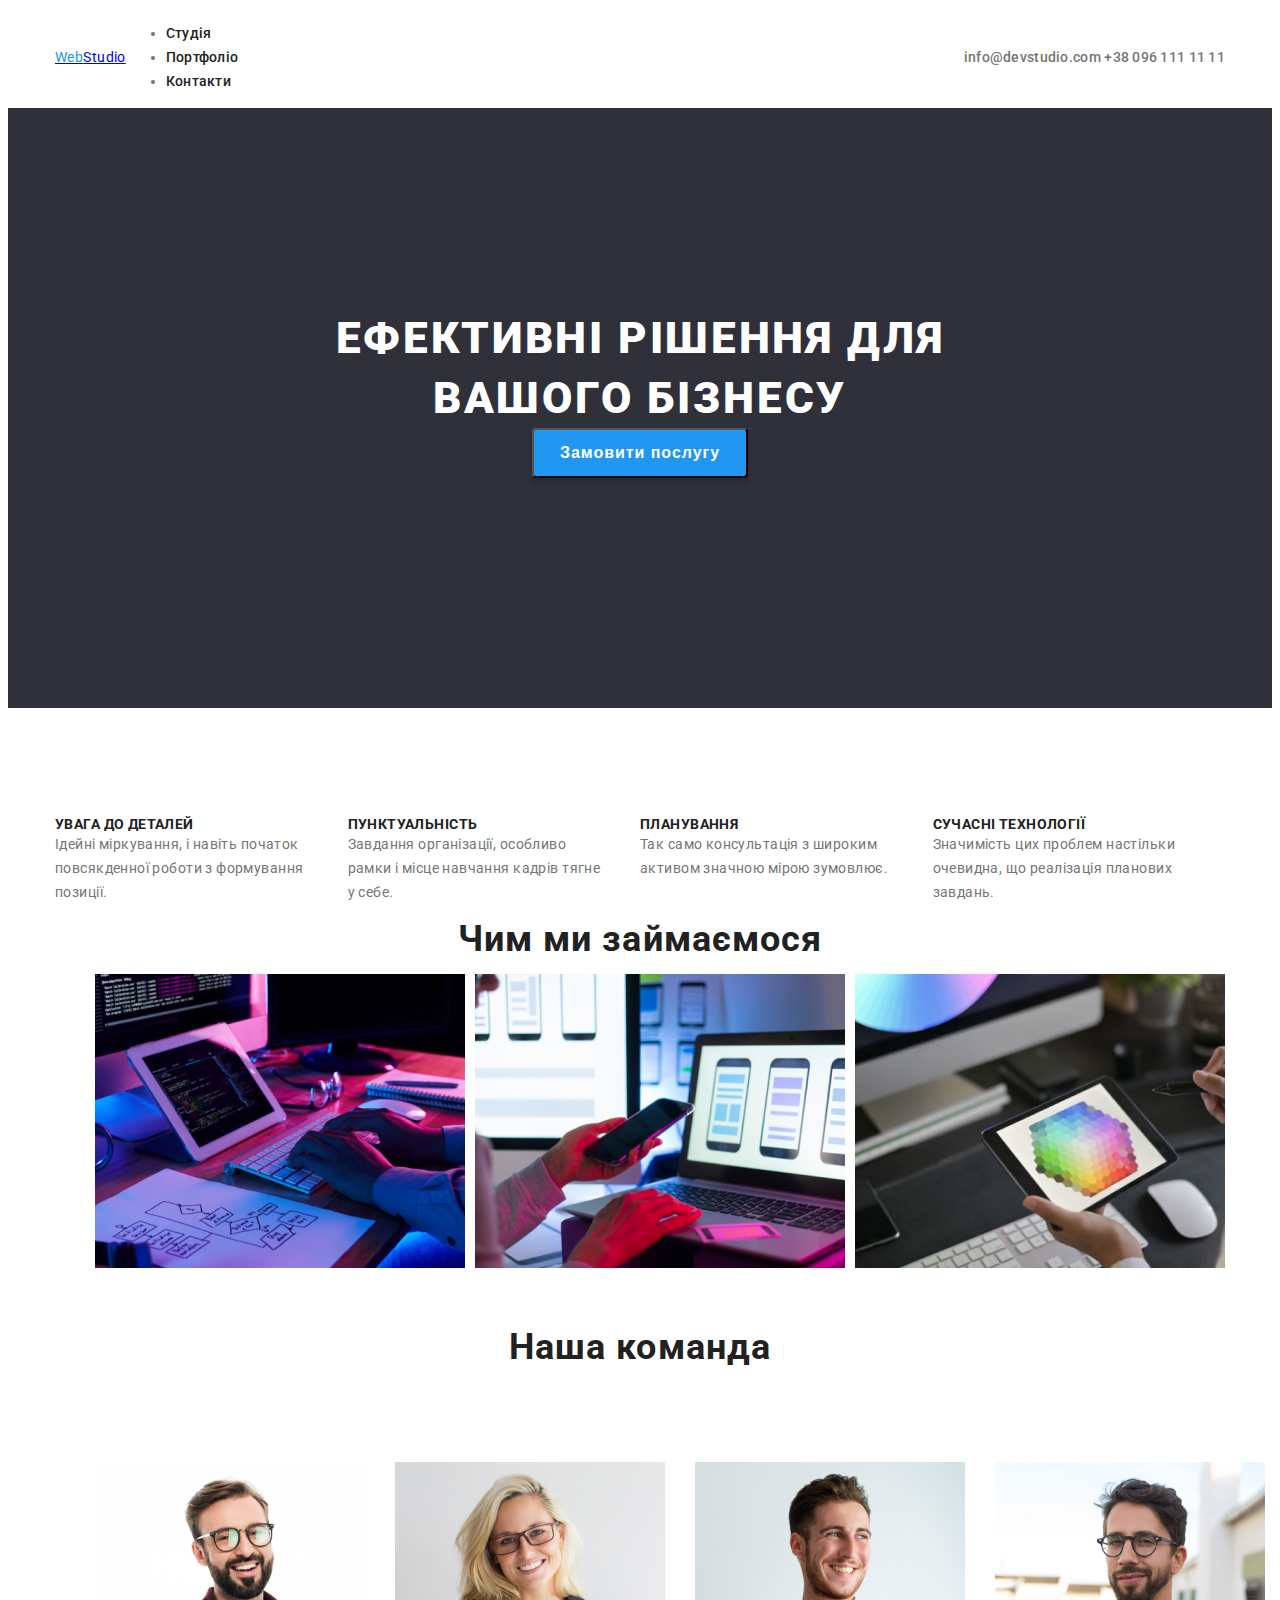
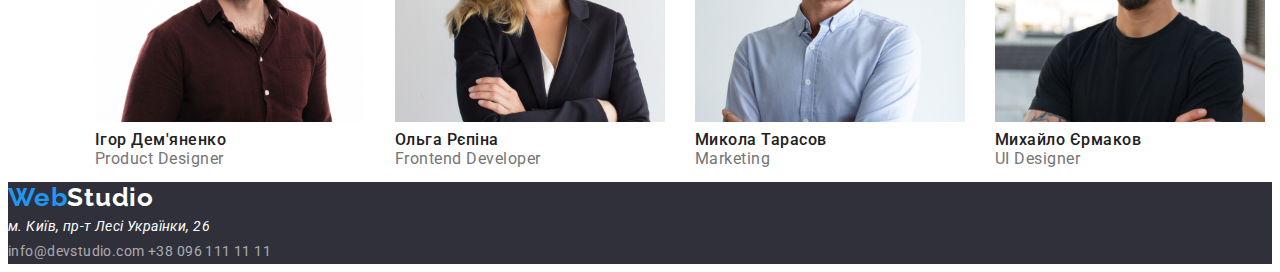
==== index.html @ a40956bd "add" ====
<!DOCTYPE html>
<html lang="en">
  <head>
    <meta charset="UTF-8" />
    <meta http-equiv="X-UA-Compatible" content="IE=edge" />
    <meta name="viewport" content="width=device-width, initial-scale=1.0" />
    <title>Web Studio</title>
    <link
      href="https://fonts.googleapis.com/css2?family=Roboto:ital,wght@0,400;0,500;0,700;0,900;1,400;1,500;1,700&display=swap"
      rel="stylesheet"
    />
    <link rel="preconnect" href="https://fonts.googleapis.com" />
    <link rel="preconnect" href="https://fonts.gstatic.com" crossorigin />
    <link href="https://fonts.googleapis.com/css2?family=Raleway:wght@700&display=swap" rel="stylesheet" />

    <link rel="stylesheet" href="./css/style.css" />
  </head>
  <body>
    <!-- Header -->
    <div class="container">
      <header class="header">
        <nav class="nav">
          <a class="logo-link" href="/index.html"><span class="web">Web</span>Studio</a>
  
          <ul class="nav-list">
            <li class="nav-item">
              <a class="nav-link link current" href="">Студія</a>
            </li>
  
            <li class="nav-item">
              <a class="nav-link link" href="">Портфоліо</a>
            </li>
  
            <li class="nav-item">
              <a class="nav-link link" href="">Контакти</a>
            </li>
          </ul>
        </nav>
        <div class="address">
          <a class="header-mail link" href="mailto:info@devstudio.com">info@devstudio.com</a>
        <a class="header-tel link" href="tel:+380961111111">+38 096 111 11 11</a>
        </div>
      </header>
    </div>
  

    <!-- Секція main -->
    <main>
      <!-- heroe -->
      <section class="hero">
        <h1 class="hero-title">Ефективні рішення для <br> вашого бізнесу</h1>
        <button class="hero-button" type="button">Замовити послугу</button>
      </section>

      <!-- Переваги -->
      <div class="container">
        <section class="advantages">
          <h2 class="visually-hidden">Переваги</h2>
  
          <ul class="advantages-list list">
            <li class="advantages-item">
              <h3 class="advantages-subtitle">УВАГА ДО ДЕТАЛЕЙ</h3>
              <p class="advantages-text">Ідейні міркування, і навіть початок повсякденної роботи з формування позиції.</p>
            </li>
  
            <li class="advantages-item">
              <h3 class="advantages-subtitle">ПУНКТУАЛЬНІСТЬ</h3>
              <p class="advantages-text">Завдання організації, особливо рамки і місце навчання кадрів тягне у себе.</p>
            </li>
  
            <li class="advantages-item">
              <h3 class="advantages-subtitle">ПЛАНУВАННЯ</h3>
              <p class="advantages-text">Так само консультація з широким активом значною мірою зумовлює.</p>
            </li>
  
            <li class="advantages-item">
              <h3 class="advantages-subtitle">СУЧАСНІ ТЕХНОЛОГІЇ</h3>
              <p class="advantages-text">Значимість цих проблем настільки очевидна, що реалізація планових завдань.</p>
            </li>
          </ul>
        </section>
      </div>

      <!-- Чим ми займаємося -->

      <div class="container">
        <section class="whatdowedo">
          <h2 class="section-title">Чим ми займаємося</h2>
  
          <ul class="whatdowedo-list list">
            <li class="whatdowedo-item">
              <img src="./images/box1.jpg" width="370" alt="box1" />
            </li>
  
            <li class="whatdowedo-item">
              <img src="./images/box2.jpg" width="370" alt="box2" />
            </li>
            <li class="whatdowedo-item">
              <img src="./images/box3.jpg" width="370" alt="box3" />
            </li>
          </ul>
        </section>
      </div>

      <!-- Наша команда -->

      <div class="container">
        <section class="ourteam">
          <h2 class="section-title">Наша команда</h2>
  
          <ul class="ourteam-list list">
            <li class="ourteam-item">
              <img src="./images/іgor.jpg" width="270" alt="igor" />
              <h3 class="ourteam-title">Ігор Дем'яненко</h3>
              <p class="ourteam-text">Product Designer</p>
            </li>
  
            <li class="ourteam-item">
              <img src="./images/olga.jpg" width="270" alt="olga" />
              <h3 class="ourteam-title">Ольга Рєпіна</h3>
              <p class="ourteam-text">Frontend Developer</p>
            </li>
  
            <li class="ourteam-item">
              <img src="./images/mukola1.jpg" width="270" alt="mukola1" />
              <h3 class="ourteam-title">Микола Тарасов</h3>
              <p class="ourteam-text">Marketing</p>
            </li>
  
            <li class="ourteam-item">
              <img src="./images/muhailo2.jpg" width="270" alt="muhailo2" />
              <h3 class="ourteam-title">Михайло Єрмаков</h3>
              <p class="ourteam-text">UI Designer</p>
            </li>
          </ul>
        </section>
      </div>
    </main>

    <!-- footer -->
    <footer class="footer">
      <a class="footer-logo link" href="/index.html"><span class="footer-web">Web</span>Studio</a>
      <address>
        <a class="footer-address link" href="">м. Київ, пр-т Лесі Українки, 26</a>
      </address>
      <a class="footer-add link" href="mailto:info@devstudio.com">info@devstudio.com</a>
      <a class="footer-add link" href="tel:380961111111">+38 096 111 11 11</a>
    </footer>
  </body>
</html>
---- css/style.css ----
html {
  box-sizing: border-box;
}

*,
*::after,
*::before {
  box-sizing: inherit;
}

h1,h2,h3,h4,h5,h6,p{
margin: 0;
}

.img {
  display: block;
  max-width: 100%;
}

.visually-hidden {
  position: absolute !important;
  clip: rect(1px 1px 1px 1px);
  clip: rect(1px, 1px, 1px, 1px);
  padding: 0 !important;
  border: 0 !important;
  height: 1px !important;
  width: 1px !important;
  overflow: hidden;
}

body {
  font-family: 'Roboto', sans-serif;
  font-size: 14px;
  line-height: 1.71;
  letter-spacing: 0.03em;
  color: #757575;
}

.container {
  width: 1200px;
  padding: 0 15px;
  margin: 0 auto;
}

.header {
  display: flex;
  align-items: center;
}

.nav {
  display: flex;
  align-items: center;
}

.list {
  list-style: none;
}

.link {
  text-decoration: none;
}

.logo {
  font-family: 'Raleway';
  margin-right: 93px;
  font-style: normal;
  font-weight: 700;
  font-size: 26px;
  line-height: 31px;
  letter-spacing: 0.03em;
  color: black;
}

.web {
  color: #2196f3;
}

.nav-link {
  font-weight: 500;
  font-size: 14px;
  line-height: 16px;
  letter-spacing: 0.02em;
  color: #212121;
  margin-right: 50px;
}

.address {
  margin-left: auto;
}

.header-mail,
.header-tel {
  font-weight: 500;
  font-size: 14px;
  line-height: 16px;
  letter-spacing: 0.02em;
  color: #757575;
}

.hero {
  background-color: #2f303a;
  height: 600px;
}

.hero-title {
  font-weight: 900;
  font-size: 44px;
  line-height: 60px;
  text-align: center;
  letter-spacing: 0.06em;
  text-transform: uppercase;
  color: #ffffff;
  padding-top: 200px;
}

.hero-button {
  display: block;
  margin: 0 auto;
  font-weight: 700;
  font-size: 16px;
  line-height: 30px;
  text-align: center;
  letter-spacing: 0.06em;
  color: #ffffff;
  background: #2196f3;
  box-shadow: 0px 4px 4px rgba(0, 0, 0, 0.15);
  border-radius: 4px;
  width: 216px;
  height: 50px;
  background: #2196f3;
}

.advantages-list {
  display: flex;
  padding: 0;
  justify-content: space-around;
}

.advantages-item {
  width: 270px;
  margin-right: 30px;
  padding-top: 94px;
}

.advantages-subtitle {
  font-weight: 700;
  font-size: 14px;
  line-height: 16px;
  letter-spacing: 0.03em;
  text-transform: uppercase;
  color: #212121;
}

.advantages-text {
  font-weight: 400;
  font-size: 14px;
  line-height: 24px;
  letter-spacing: 0.03em;
  color: #757575;
}

.section-title {
  font-weight: 700;
  font-size: 36px;
  line-height: 42px;
  text-align: center;
  letter-spacing: 0.03em;
  color: #212121;
}

.whatdowedo-list {
  display: flex;
  justify-content: space-between;
  margin-bottom: 50px;
}

.ourteam-title {
  font-weight: 500;
  font-size: 16px;
  line-height: 19px;
  letter-spacing: 0.03em;
  color: #212121;
}

.ourteam-text {
  font-weight: 400;
  font-size: 16px;
  line-height: 19px;
  letter-spacing: 0.03em;
  color: #757575;
}

.ourteam-list {
  margin-top: 94px;
  display: flex;
}

.ourteam-item:not(:last-child) {
  margin-right: 30px;
}

.footer {
  background-color: #2f303a;
}

.footer-logo {
  font-family: 'Raleway';
  font-style: normal;
  font-weight: 700;
  font-size: 26px;
  line-height: 31px;
  letter-spacing: 0.03em;
  color: #ffffff;
}

.footer-web {
  color: #2196f3;
}

.footer-address {
  font-size: 14px;
  line-height: 24px;
  letter-spacing: 0.03em;
  color: #ffffff;
}

.footer-add {
  font-size: 14px;
  line-height: 24px;
  letter-spacing: 0.03em;
  color: rgba(255, 255, 255, 0.6);
}
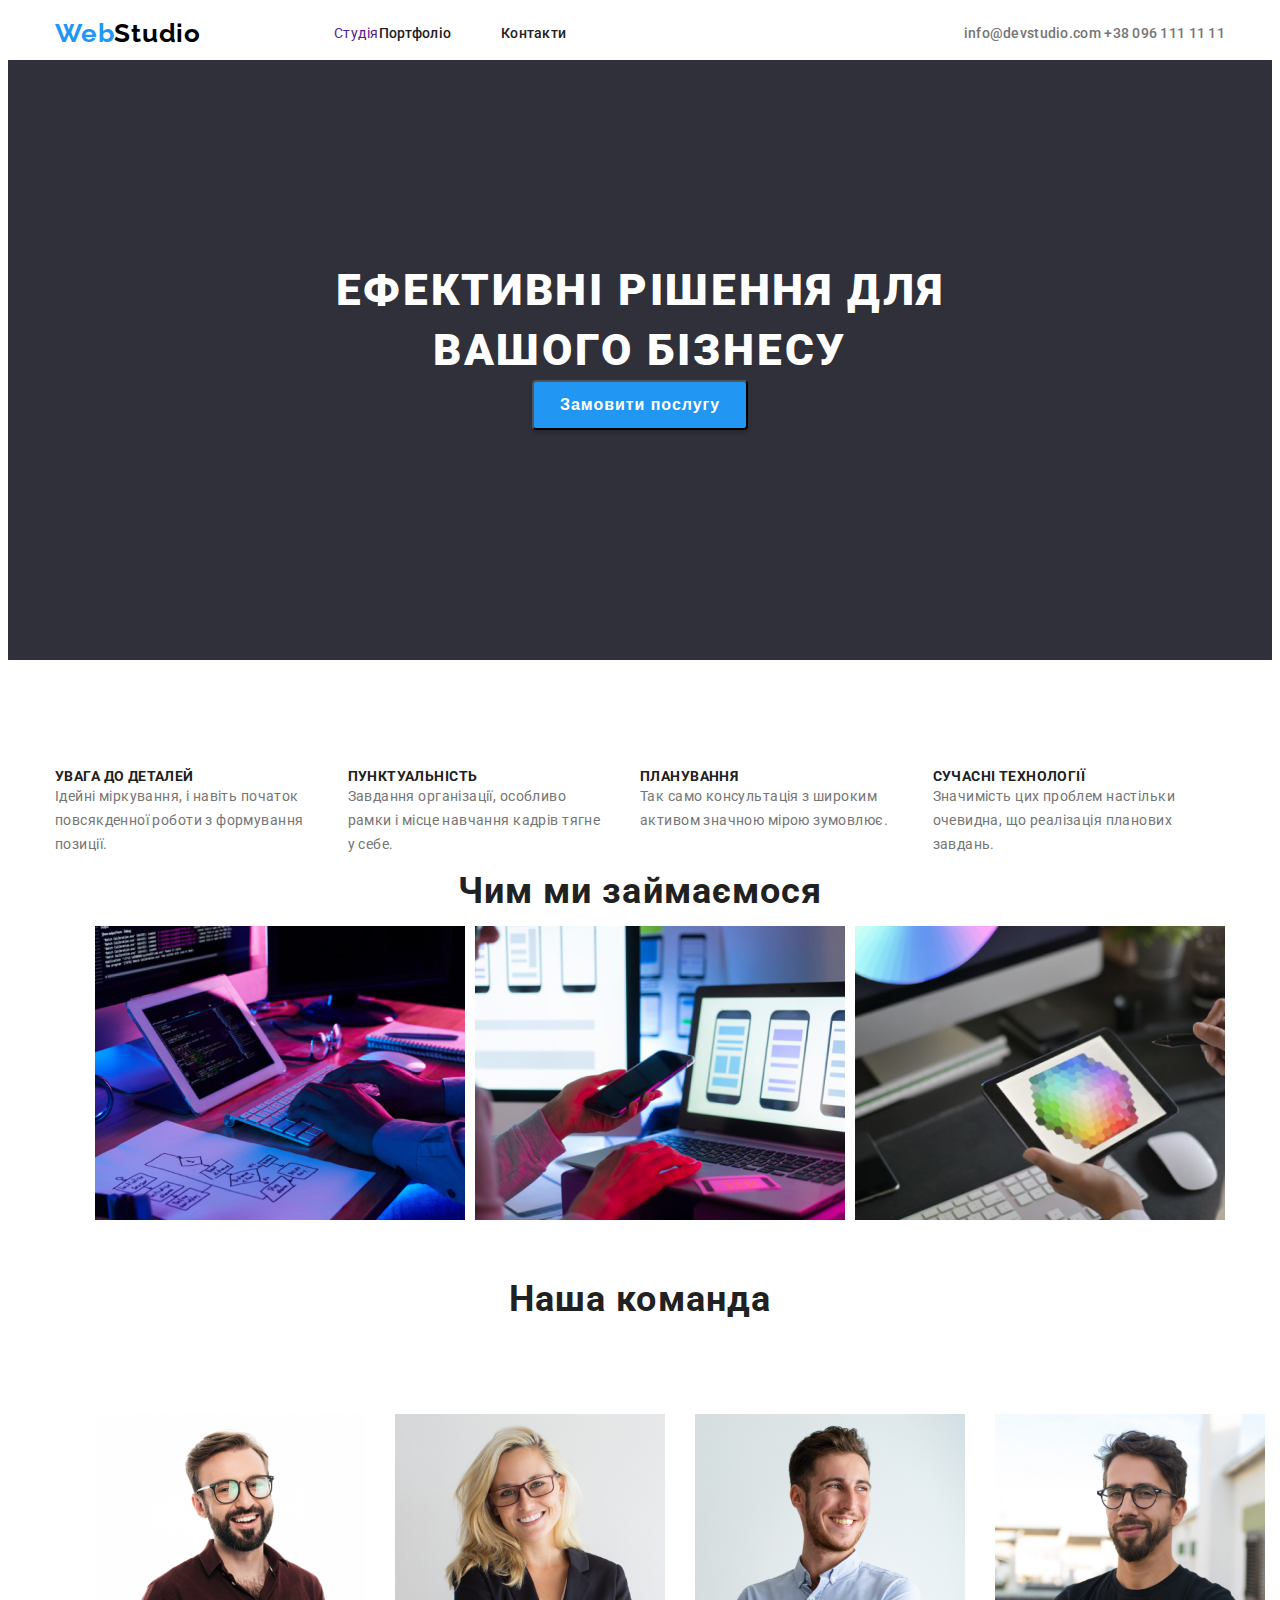
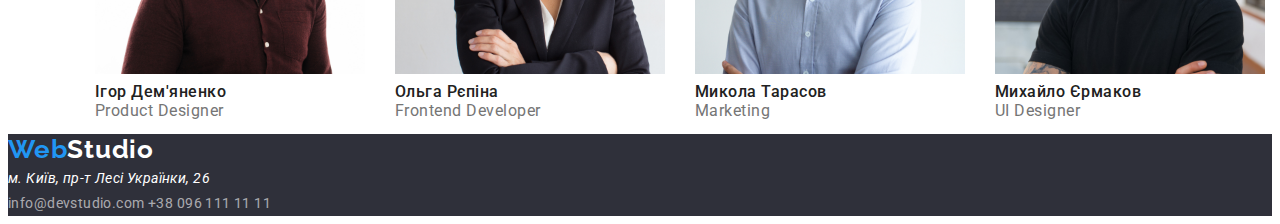
==== commit 1fd71b88: "add" ====
--- a/index.html
+++ b/index.html
@@ -20,11 +20,11 @@
     <div class="container">
       <header class="header">
         <nav class="nav">
-          <a class="logo-link" href="/index.html"><span class="web">Web</span>Studio</a>
+          <a class="logo link" href="/index.html"><span class="web">Web</span>Studio</a>
   
-          <ul class="nav-list">
+          <ul class="nav list">
             <li class="nav-item">
-              <a class="nav-link link current" href="">Студія</a>
+              <a class="nav link link current" href="">Студія</a>
             </li>
   
             <li class="nav-item">
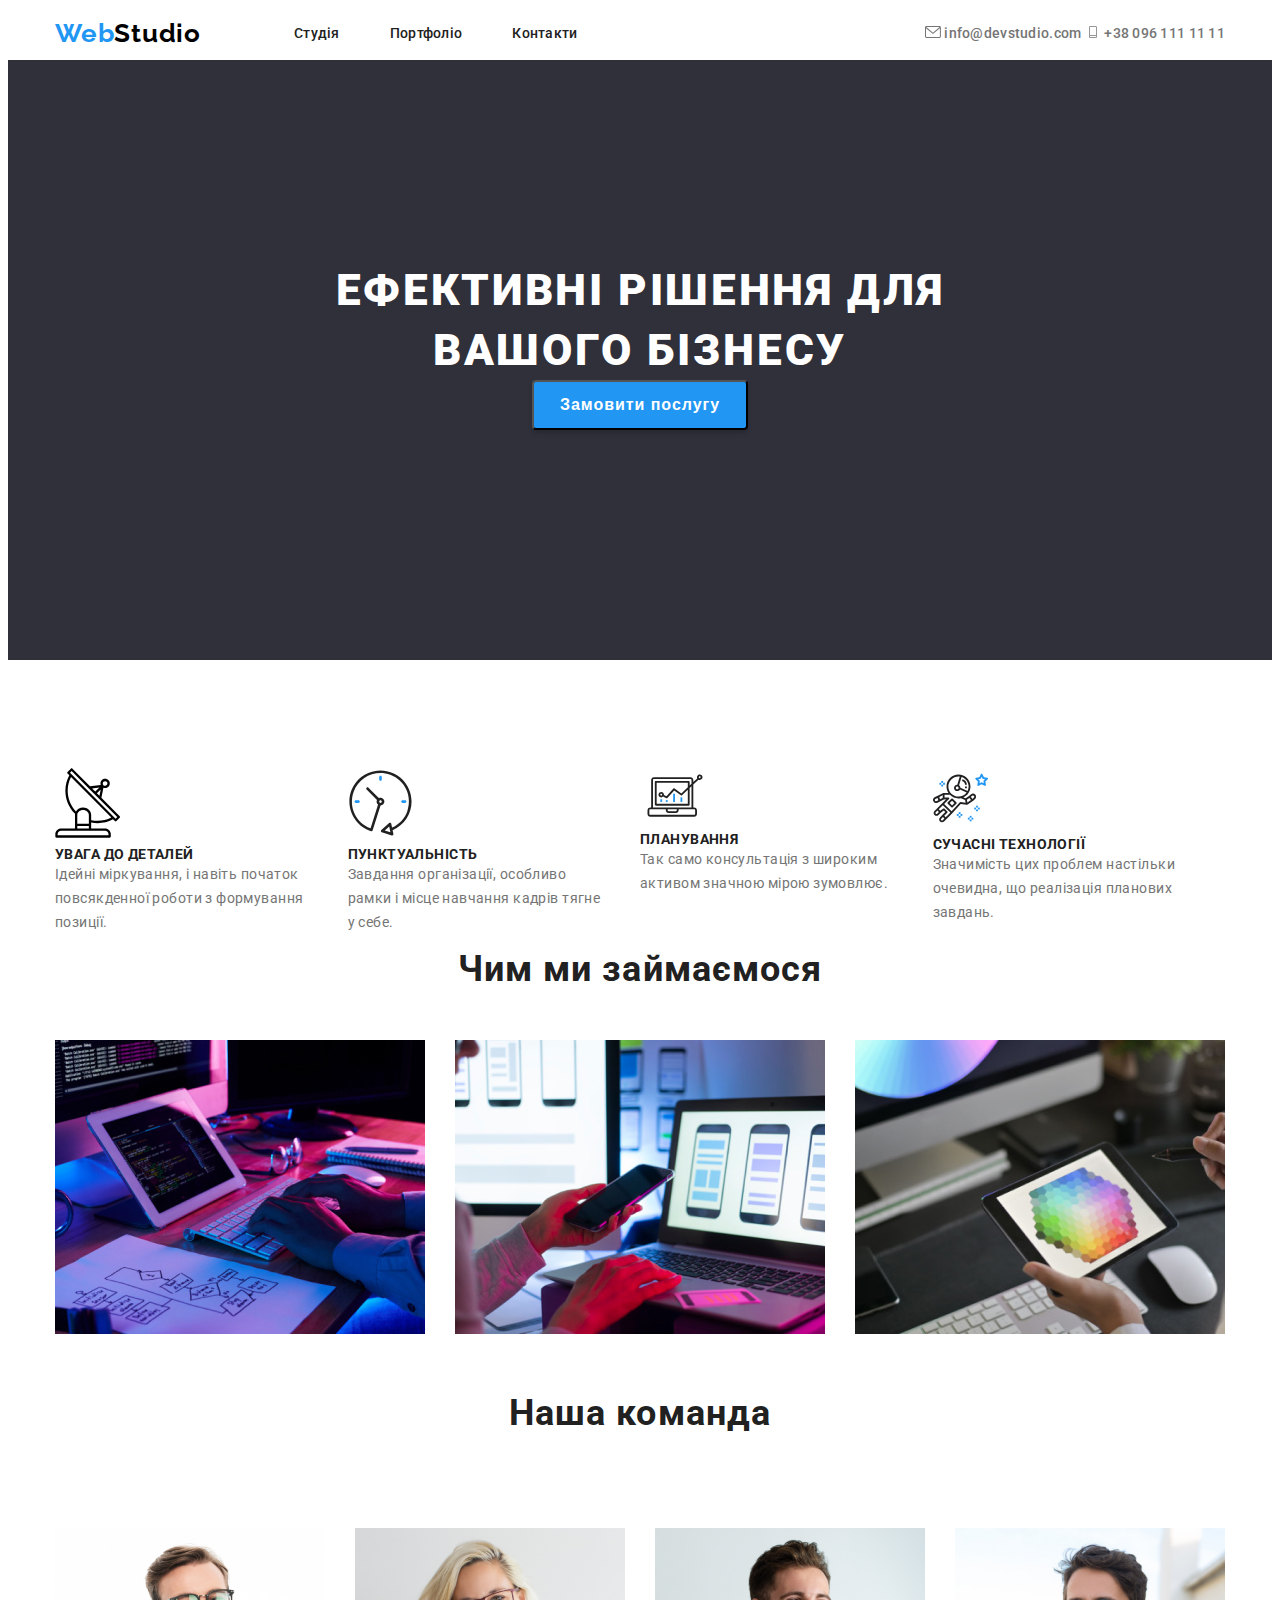
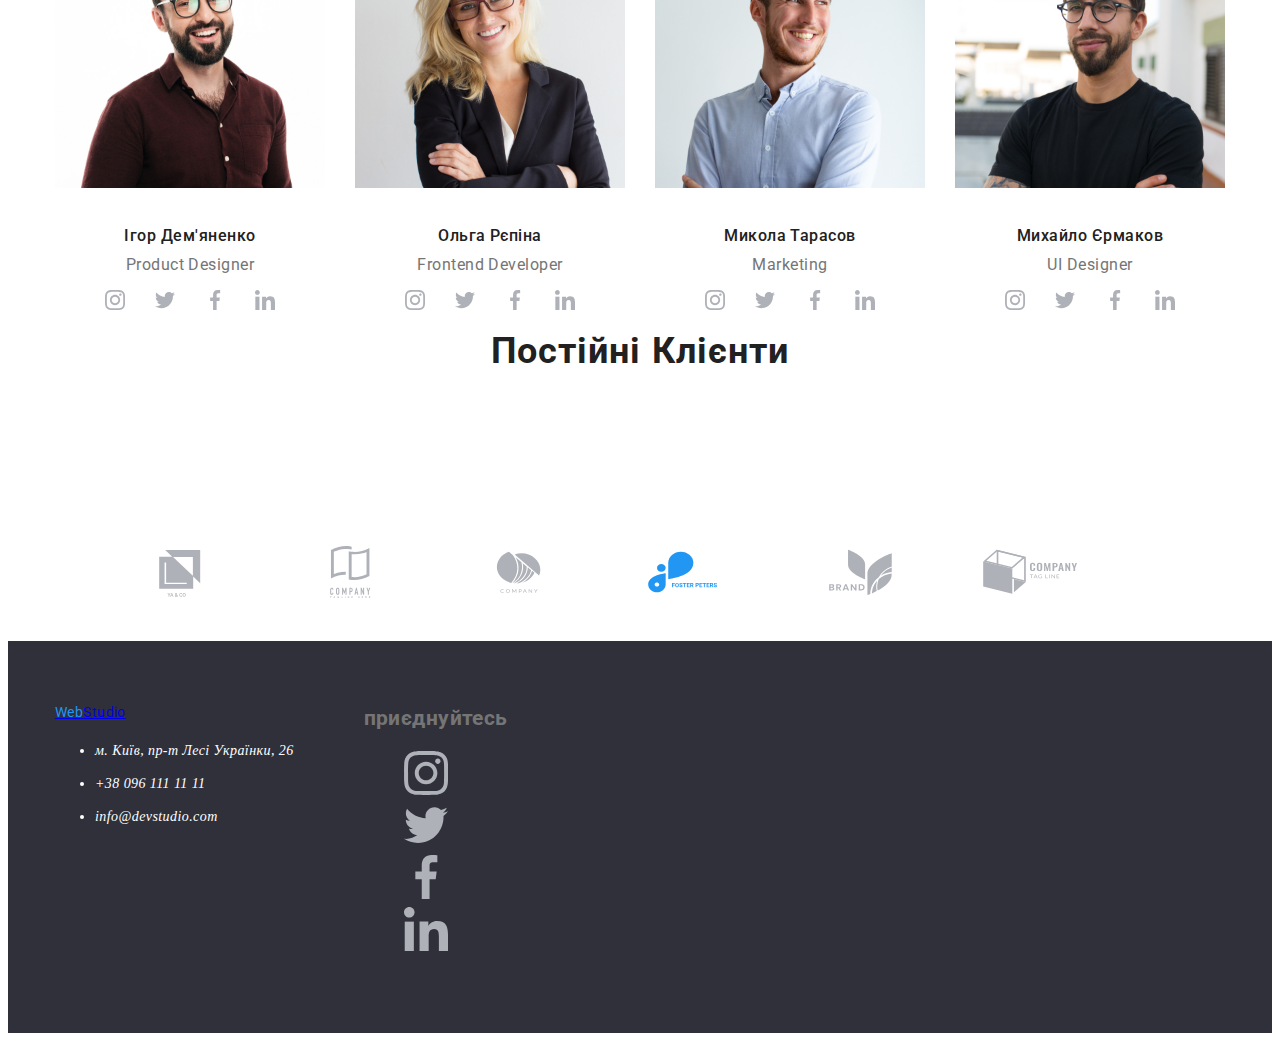
==== commit 249f26ee: "add" ====
--- a/index.html
+++ b/index.html
@@ -21,59 +21,83 @@
       <header class="header">
         <nav class="nav">
           <a class="logo link" href="/index.html"><span class="web">Web</span>Studio</a>
-  
+
           <ul class="nav list">
             <li class="nav-item">
-              <a class="nav link link current" href="">Студія</a>
-            </li>
-  
+              <a class="nav-link link current" href="">Студія</a>
+            </li>
+
             <li class="nav-item">
               <a class="nav-link link" href="">Портфоліо</a>
             </li>
-  
+
             <li class="nav-item">
               <a class="nav-link link" href="">Контакти</a>
             </li>
           </ul>
         </nav>
         <div class="address">
+          <svg width="16" height="12" class="icon-mail">
+            <use href="./icon.svg#icon-mail"></use>
+          </svg>
           <a class="header-mail link" href="mailto:info@devstudio.com">info@devstudio.com</a>
-        <a class="header-tel link" href="tel:+380961111111">+38 096 111 11 11</a>
+
+          <svg width="16" height="12" class="icon-mail">
+            <use href="./icon.svg#icon-tel"></use>
+          </svg>
+          <a class="header-tel link" href="tel:+380961111111">+38 096 111 11 11</a>
         </div>
       </header>
     </div>
-  
 
     <!-- Секція main -->
     <main>
       <!-- heroe -->
       <section class="hero">
-        <h1 class="hero-title">Ефективні рішення для <br> вашого бізнесу</h1>
+        <h1 class="hero-title">
+          Ефективні рішення для <br />
+          вашого бізнесу
+        </h1>
         <button class="hero-button" type="button">Замовити послугу</button>
       </section>
 
       <!-- Переваги -->
+
       <div class="container">
         <section class="advantages">
           <h2 class="visually-hidden">Переваги</h2>
-  
+
           <ul class="advantages-list list">
             <li class="advantages-item">
+              <svg width="65" height="70" class="icon-mail">
+                <use href="./icon.svg#icon-antena"></use>
+              </svg>
               <h3 class="advantages-subtitle">УВАГА ДО ДЕТАЛЕЙ</h3>
-              <p class="advantages-text">Ідейні міркування, і навіть початок повсякденної роботи з формування позиції.</p>
-            </li>
-  
+              <p class="advantages-text">
+                Ідейні міркування, і навіть початок повсякденної роботи з формування позиції.
+              </p>
+            </li>
+
             <li class="advantages-item">
+              <svg width="65" height="70" class="icon-mail">
+                <use href="./icon.svg#icon-clock"></use>
+              </svg>
               <h3 class="advantages-subtitle">ПУНКТУАЛЬНІСТЬ</h3>
               <p class="advantages-text">Завдання організації, особливо рамки і місце навчання кадрів тягне у себе.</p>
             </li>
-  
+
             <li class="advantages-item">
+              <svg width="70" height="55" class="icon-mail">
+                <use href="./icon.svg#icon-diagram"></use>
+              </svg>
               <h3 class="advantages-subtitle">ПЛАНУВАННЯ</h3>
               <p class="advantages-text">Так само консультація з широким активом значною мірою зумовлює.</p>
             </li>
-  
+
             <li class="advantages-item">
+              <svg width="55" height="60" class="icon-mail">
+                <use href="./icon.svg#icon-astronaut"></use>
+              </svg>
               <h3 class="advantages-subtitle">СУЧАСНІ ТЕХНОЛОГІЇ</h3>
               <p class="advantages-text">Значимість цих проблем настільки очевидна, що реалізація планових завдань.</p>
             </li>
@@ -86,12 +110,12 @@
       <div class="container">
         <section class="whatdowedo">
           <h2 class="section-title">Чим ми займаємося</h2>
-  
+
           <ul class="whatdowedo-list list">
             <li class="whatdowedo-item">
               <img src="./images/box1.jpg" width="370" alt="box1" />
             </li>
-  
+
             <li class="whatdowedo-item">
               <img src="./images/box2.jpg" width="370" alt="box2" />
             </li>
@@ -107,44 +131,252 @@
       <div class="container">
         <section class="ourteam">
           <h2 class="section-title">Наша команда</h2>
-  
+
           <ul class="ourteam-list list">
             <li class="ourteam-item">
-              <img src="./images/іgor.jpg" width="270" alt="igor" />
+              <img class="ourteam-foto" src="./images/іgor.jpg" width="270" alt="igor" />
               <h3 class="ourteam-title">Ігор Дем'яненко</h3>
               <p class="ourteam-text">Product Designer</p>
-            </li>
-  
+
+              <ul class="social-list list">
+                <li class="social-item">
+                  <a href="" class="social-link">
+                    <svg width="20" height="20">
+                      <use href="./icon.svg#icon-instagram" class="social-img"></use>
+                    </svg>
+                  </a>
+                </li>
+                <li class="social-item">
+                  <a href=""></a>
+                  <svg width="20" height="20" class="social-img">
+                    <use href="./icon.svg#icon-twitter"></use>
+                  </svg>
+                </li>
+                <li class="social-item">
+                  <a href=""></a>
+                  <svg width="20" height="20" class="social-img">
+                    <use href="./icon.svg#icon-facebook"></use>
+                  </svg>
+                </li>
+                <li class="social-item">
+                  <a href=""></a>
+                  <svg width="20" height="20" class="social-img">
+                    <use href="./icon.svg#icon-linkedin"></use>
+                  </svg>
+                </li>
+              </ul>
+            </li>
+
             <li class="ourteam-item">
-              <img src="./images/olga.jpg" width="270" alt="olga" />
+              <img class="ourteam-foto" src="./images/olga.jpg" width="270" alt="olga" />
               <h3 class="ourteam-title">Ольга Рєпіна</h3>
               <p class="ourteam-text">Frontend Developer</p>
-            </li>
-  
+              <ul class="social-list list">
+                <li class="social-item">
+                  <a href="" class="social-link">
+                    <svg width="20" height="20">
+                      <use href="./icon.svg#icon-instagram" class="social-img"></use>
+                    </svg>
+                  </a>
+                </li>
+                <li class="social-item">
+                  <a href="">
+                    <svg width="20" height="20" class="social-img">
+                      <use href="./icon.svg#icon-twitter"></use>
+                    </svg>
+                  </a>
+                </li>
+                <li class="social-item">
+                  <a href=""
+                    ><svg width="20" height="20" class="social-img">
+                      <use href="./icon.svg#icon-facebook"></use></svg
+                  ></a>
+                </li>
+                <li class="social-item">
+                  <a href="">
+                    <svg width="20" height="20" class="social-img">
+                      <use href="./icon.svg#icon-linkedin"></use>
+                    </svg>
+                  </a>
+                </li>
+              </ul>
+            </li>
+
             <li class="ourteam-item">
-              <img src="./images/mukola1.jpg" width="270" alt="mukola1" />
+              <img class="ourteam-foto" src="./images/mukola1.jpg" width="270" alt="mukola1" />
               <h3 class="ourteam-title">Микола Тарасов</h3>
               <p class="ourteam-text">Marketing</p>
-            </li>
-  
+              <ul class="social-list list">
+                <li class="social-item">
+                  <a href="" class="social-link">
+                    <svg width="20" height="20">
+                      <use href="./icon.svg#icon-instagram" class="social-img"></use>
+                    </svg>
+                  </a>
+                </li>
+                <li class="social-item">
+                  <a href="">
+                    <svg width="20" height="20" class="social-img">
+                      <use href="./icon.svg#icon-twitter"></use>
+                    </svg>
+                  </a>
+                </li>
+                <li class="social-item">
+                  <a href=""
+                    ><svg width="20" height="20" class="social-img">
+                      <use href="./icon.svg#icon-facebook"></use></svg
+                  ></a>
+                </li>
+                <li class="social-item">
+                  <a href="">
+                    <svg width="20" height="20" class="social-img">
+                      <use href="./icon.svg#icon-linkedin"></use>
+                    </svg>
+                  </a>
+                </li>
+              </ul>
+            </li>
+
             <li class="ourteam-item">
-              <img src="./images/muhailo2.jpg" width="270" alt="muhailo2" />
+              <img class="ourteam-foto" src="./images/muhailo2.jpg" width="270" alt="muhailo2" />
               <h3 class="ourteam-title">Михайло Єрмаков</h3>
               <p class="ourteam-text">UI Designer</p>
+              <ul class="social-list list">
+                <li class="social-item">
+                  <a href="" class="social-link">
+                    <svg width="20" height="20">
+                      <use href="./icon.svg#icon-instagram" class="social-img"></use>
+                    </svg>
+                  </a>
+                </li>
+                <li class="social-item">
+                  <a href="">
+                    <svg width="20" height="20" he class="social-img">
+                      <use href="./icon.svg#icon-twitter"></use>
+                    </svg>
+                  </a>
+                </li>
+                <li class="social-item">
+                  <a href=""
+                    ><svg width="20" height="20" class="social-img">
+                      <use href="./icon.svg#icon-facebook"></use></svg
+                  ></a>
+                </li>
+                <li class="social-item">
+                  <a href="">
+                    <svg width="20" height="20" class="social-img">
+                      <use href="./icon.svg#icon-linkedin"></use>
+                    </svg>
+                  </a>
+                </li>
+              </ul>
             </li>
           </ul>
         </section>
       </div>
+
+      <!-- Постійні клієнти -->
+
+      <section class="clients-section">
+        <div class="container">
+          <h2 class="clients-title">Постійні Клієнти</h2>
+          <ul class="clients-list">
+            <li class="clients-item">
+              <a class="clients-btn" href=""> </a>
+              <svg class="clients-icon" width="170" height="92">
+                <use href="./icon.svg#icon-Client-1"></use>
+              </svg>
+            </li>
+            <li class="clients-item">
+              <a class="clients-btn" href=""> </a>
+              <svg class="clients-icon" width="170" height="92">
+                <use href="./icon.svg#icon-Client-2"></use>
+              </svg>
+            </li>
+            <li class="clients-item">
+              <a class="clients-btn" href=""> </a>
+              <svg class="clients-icon" width="170" height="92">
+                <use href="./icon.svg#icon-Client-3"></use>
+              </svg>
+            </li>
+            <li class="clients-item">
+              <a class="clients-btn" href=""> </a>
+              <svg class="clients-icon" width="170" height="92">
+                <use href="./icon.svg#icon-Client-4"></use>
+              </svg>
+            </li>
+            <li class="clients-item">
+              <a class="clients-btn" href=""> </a>
+              <svg class="clients-icon" width="170" height="92">
+                <use href="./icon.svg#icon-Client-5"></use>
+              </svg>
+            </li>
+            <li class="clients-item">
+              <a class="clients-btn" href=""> </a>
+              <svg class="clients-icon" width="170" height="92">
+                <use href="./icon.svg#icon-Client-6"></use>
+              </svg>
+            </li>
+          </ul>
+        </div>
+      </section>
     </main>
 
     <!-- footer -->
+
     <footer class="footer">
-      <a class="footer-logo link" href="/index.html"><span class="footer-web">Web</span>Studio</a>
-      <address>
-        <a class="footer-address link" href="">м. Київ, пр-т Лесі Українки, 26</a>
-      </address>
-      <a class="footer-add link" href="mailto:info@devstudio.com">info@devstudio.com</a>
-      <a class="footer-add link" href="tel:380961111111">+38 096 111 11 11</a>
+      <div class="container footer-nav">
+        <div class="footer-adres">
+          <a href="/" class="logo-footer"><span class="logo-footer-blue">Web</span>Studio</a>
+          <address>
+            <ul class="footer-contact-list">
+              <li class="footer-adres-item">
+                <a class="footer-adress link" href="">м. Київ, пр-т Лесі Українки, 26</a>
+              </li>
+
+              <li class="footer-adres-item">
+                <a class="footer-adress link" href="tel:380961111111">+38 096 111 11 11</a>
+              </li>
+
+              <li class="footer-adres-item">
+                <a class="footer-adress link" href="mailto:info@devstudio.com">info@devstudio.com</a>
+              </li>
+            </ul>
+          </address>
+        </div>
+        <div class="footer-social">
+          <h2 class="footer-social-title">приєднуйтесь</h2>
+
+          <!-- Кнопки футера -->
+
+          <ul class="footer-social-list">
+            <li class="footer-social-item">
+              <a href="#" class="footer-social-link"></a>
+              <svg class="footer-icon" width="44" height="44">
+                <use href="./icon.svg#icon-instagram"></use>
+              </svg>
+            </li>
+            <li class="footer-social-item">
+              <a href="#" class="footer-social-link"></a>
+              <svg class="footer-icon" width="44" height="44">
+                <use href="./icon.svg#icon-twitter"></use>
+              </svg>
+            </li>
+            <li class="footer-social-item">
+              <a href="#" class="footer-social-link"></a>
+              <svg class="footer-icon" width="44" height="44">
+                <use href="./icon.svg#icon-facebook"></use>
+              </svg>
+            </li>
+            <li class="footer-social-item">
+              <a href="#" class="footer-social-link"></a>
+              <svg class="footer-icon" width="44" height="44">
+                <use href="./icon.svg#icon-linkedin"></use>
+              </svg>
+            </li>
+          </ul>
+        </div>
+      </div>
     </footer>
   </body>
 </html>
--- a/css/style.css
+++ b/css/style.css
@@ -8,8 +8,14 @@
   box-sizing: inherit;
 }
 
-h1,h2,h3,h4,h5,h6,p{
-margin: 0;
+h1,
+h2,
+h3,
+h4,
+h5,
+h6,
+p {
+  margin: 0;
 }
 
 .img {
@@ -38,7 +44,8 @@
 
 .container {
   width: 1200px;
-  padding: 0 15px;
+  padding-left: 15px;
+  padding-right: 15px;
   margin: 0 auto;
 }
 
@@ -54,6 +61,7 @@
 
 .list {
   list-style: none;
+  padding: 0;
 }
 
 .link {
@@ -161,6 +169,7 @@
 
 .section-title {
   font-weight: 700;
+  margin-bottom: 50px;
   font-size: 36px;
   line-height: 42px;
   text-align: center;
@@ -175,6 +184,8 @@
 }
 
 .ourteam-title {
+  margin-bottom: 10px;
+  text-align: center;
   font-weight: 500;
   font-size: 16px;
   line-height: 19px;
@@ -183,6 +194,8 @@
 }
 
 .ourteam-text {
+  margin-bottom: 16px;
+  text-align: center;
   font-weight: 400;
   font-size: 16px;
   line-height: 19px;
@@ -195,12 +208,71 @@
   display: flex;
 }
 
+.ourteam-foto {
+  margin-bottom: 30px;
+}
+
 .ourteam-item:not(:last-child) {
   margin-right: 30px;
 }
 
+.social-list {
+  display: flex;
+  justify-content: center;
+  list-style: none;
+}
+
+.social-item:not(:last-child) {
+  margin-right: 30px;
+}
+
+/* Постійні клієнти */
+
+.clients-title {
+  margin-bottom: 50px;
+  font-size: 36px;
+  line-height: 1.1;
+  text-align: center;
+  letter-spacing: 0.03em;
+  color: #212121;
+}
+
+.clients-list {
+  display: inline-flex;
+  list-style: none;
+}
+
+.clients-item::not(:last-child) {
+  margin-right: 30px;
+}
+
+.clients-btn {
+  display: block;
+  padding: 0;
+  color: fill#afb1b8;
+  background-color: fill#ffffff;
+  width: 170px;
+  height: 92px;
+  border: 1px solid fill #afb1b8;
+  border-radius: 4px;
+}
+
+.clients-icon {
+  height: 92px;
+  width: 170px;
+  fill:currentColor;
+}
+
+
+
 .footer {
   background-color: #2f303a;
+  padding-top: 60px;
+  padding-bottom: 60px;
+}
+
+.footer-nav {
+  display: flex
 }
 
 .footer-logo {
@@ -211,22 +283,58 @@
   line-height: 31px;
   letter-spacing: 0.03em;
   color: #ffffff;
+  display: block;
+  margin-bottom: 20px;
+}
+
+.logo-footer-blue { 
+color: #2196f3
+}
+
+.footer-contacts {
+  list-style: none;
+}
+
+.footer-social-list {
+list-style: none;
 }
 
 .footer-web {
   color: #2196f3;
 }
 
-.footer-address {
+.footer-adress {
+  font-family: normal;
+  margin-right: 70px;
   font-size: 14px;
   line-height: 24px;
   letter-spacing: 0.03em;
   color: #ffffff;
 }
 
-.footer-add {
+.footer-ad {
   font-size: 14px;
   line-height: 24px;
   letter-spacing: 0.03em;
   color: rgba(255, 255, 255, 0.6);
 }
+
+.footer-adres-item {
+margin-bottom: 9px;
+font-size: 14px;
+line-height: 1.7;
+letter-spacing: 0.03em;
+color: #ffffff;
+}
+
+.footer-adres-item:last-child {
+margin-bottom: 0;
+}
+
+.footer-contact-item {
+font-size: 14px;
+line-height: 1.7;
+letter-spacing: 0.03em;
+color:  rgba(255,255, 255, 0.6);
+list-style: none;
+}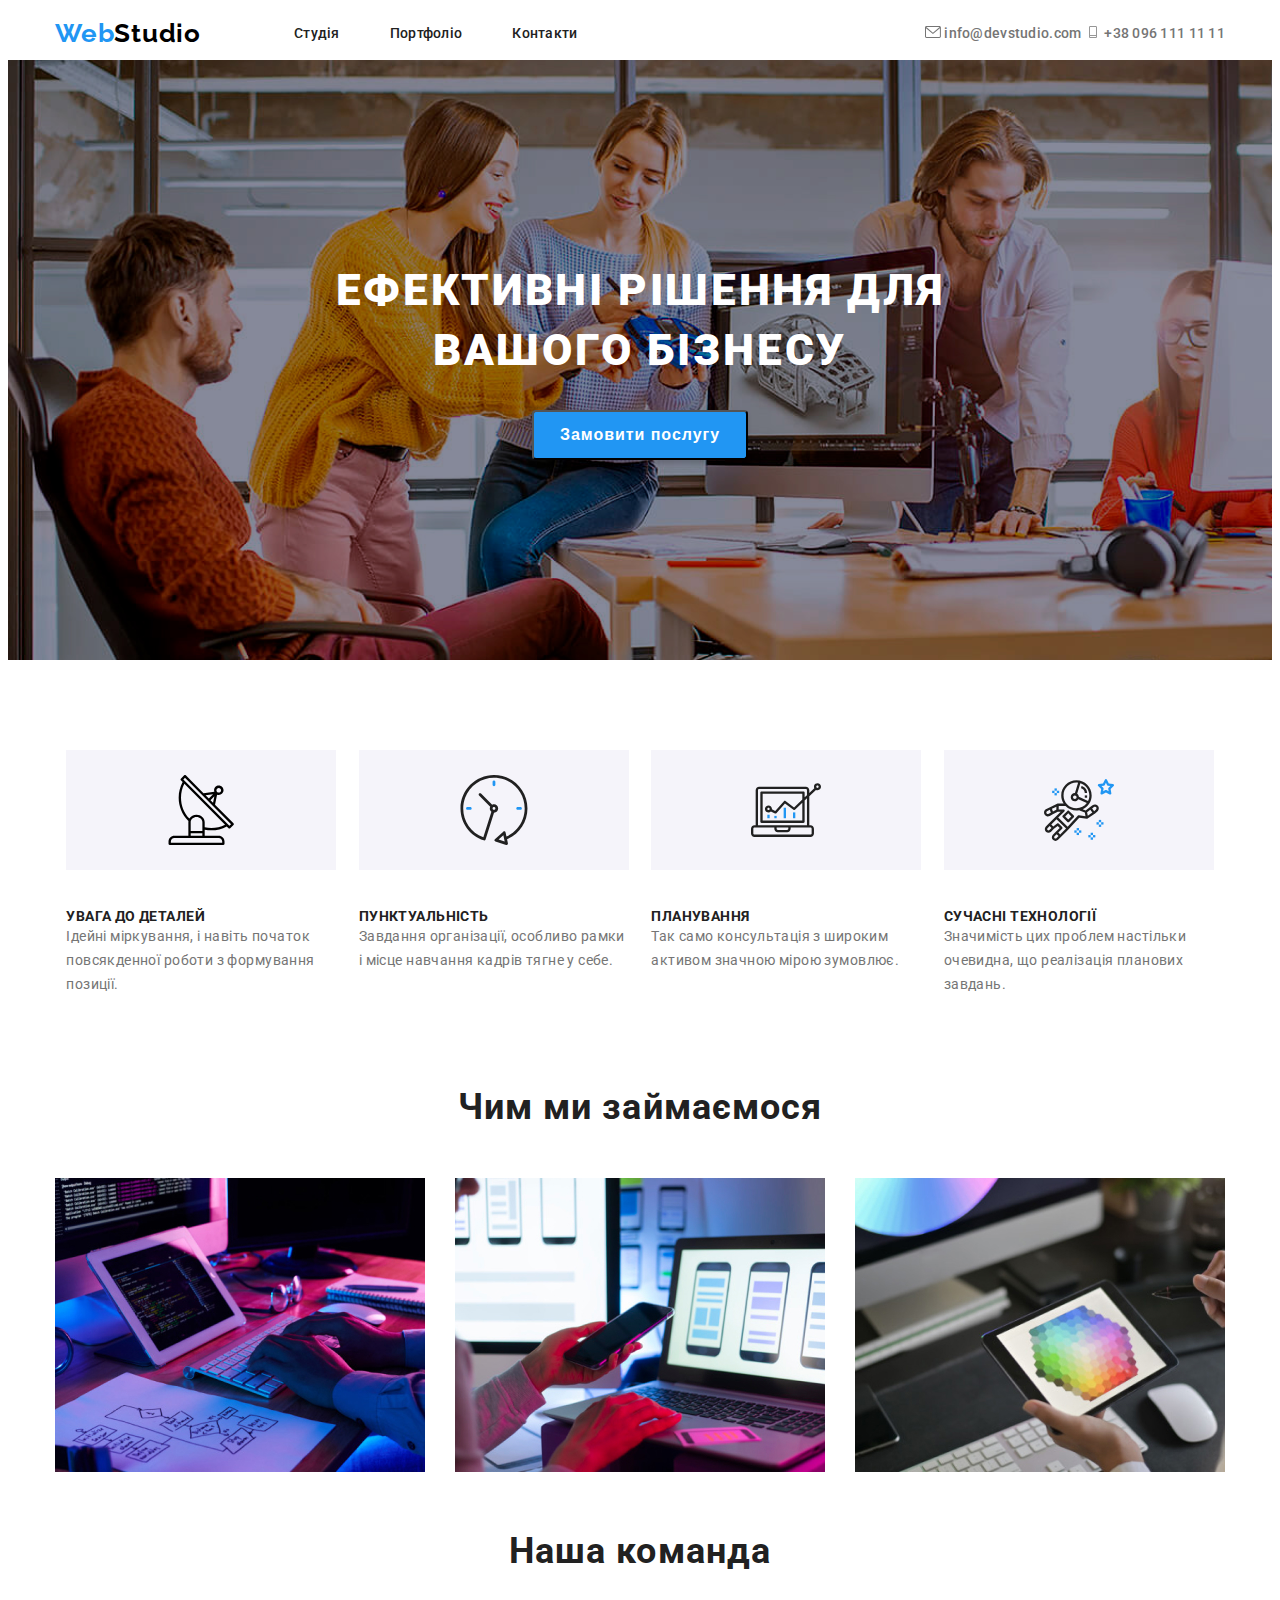
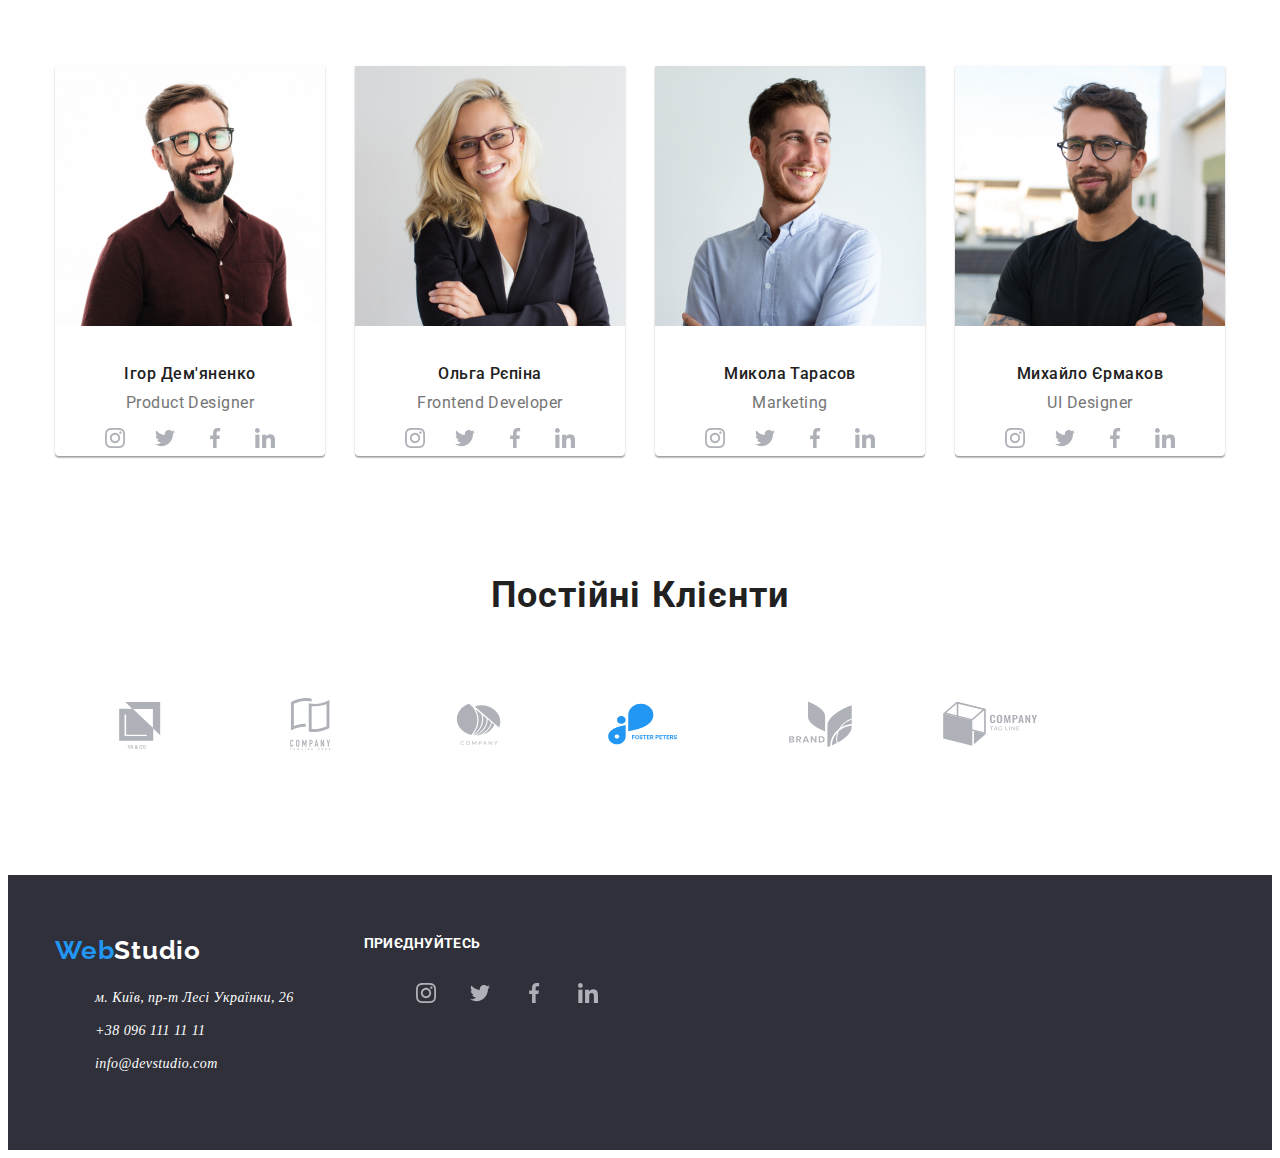
==== commit a1528502: "add" ====
--- a/index.html
+++ b/index.html
@@ -9,6 +9,9 @@
       href="https://fonts.googleapis.com/css2?family=Roboto:ital,wght@0,400;0,500;0,700;0,900;1,400;1,500;1,700&display=swap"
       rel="stylesheet"
     />
+    <link rel="preconnect" href="https://fonts.googleapis.com">
+<link rel="preconnect" href="https://fonts.gstatic.com" crossorigin>
+<link href="https://fonts.googleapis.com/css2?family=Raleway:wght@700&display=swap" rel="stylesheet">
     <link rel="preconnect" href="https://fonts.googleapis.com" />
     <link rel="preconnect" href="https://fonts.gstatic.com" crossorigin />
     <link href="https://fonts.googleapis.com/css2?family=Raleway:wght@700&display=swap" rel="stylesheet" />
@@ -69,7 +72,7 @@
 
           <ul class="advantages-list list">
             <li class="advantages-item">
-              <svg width="65" height="70" class="icon-mail">
+              <svg width="65" height="70" class="advantages-icon">
                 <use href="./icon.svg#icon-antena"></use>
               </svg>
               <h3 class="advantages-subtitle">УВАГА ДО ДЕТАЛЕЙ</h3>
@@ -79,7 +82,7 @@
             </li>
 
             <li class="advantages-item">
-              <svg width="65" height="70" class="icon-mail">
+              <svg width="65" height="70" class="advantages-icon">
                 <use href="./icon.svg#icon-clock"></use>
               </svg>
               <h3 class="advantages-subtitle">ПУНКТУАЛЬНІСТЬ</h3>
@@ -87,7 +90,7 @@
             </li>
 
             <li class="advantages-item">
-              <svg width="70" height="55" class="icon-mail">
+              <svg width="70" height="55" class="advantages-icon">
                 <use href="./icon.svg#icon-diagram"></use>
               </svg>
               <h3 class="advantages-subtitle">ПЛАНУВАННЯ</h3>
@@ -95,7 +98,7 @@
             </li>
 
             <li class="advantages-item">
-              <svg width="55" height="60" class="icon-mail">
+              <svg width="55" height="60" class="advantages-icon">
                 <use href="./icon.svg#icon-astronaut"></use>
               </svg>
               <h3 class="advantages-subtitle">СУЧАСНІ ТЕХНОЛОГІЇ</h3>
@@ -280,42 +283,48 @@
       <section class="clients-section">
         <div class="container">
           <h2 class="clients-title">Постійні Клієнти</h2>
-          <ul class="clients-list">
-            <li class="clients-item">
-              <a class="clients-btn" href=""> </a>
+          <ul class="clients-list list">
+            <li class="clients-item">
+              <a class="clients-btn" href="">
               <svg class="clients-icon" width="170" height="92">
                 <use href="./icon.svg#icon-Client-1"></use>
               </svg>
-            </li>
-            <li class="clients-item">
-              <a class="clients-btn" href=""> </a>
+            </a>
+            </li>
+            <li class="clients-item">
+              <a class="clients-btn" href="">
               <svg class="clients-icon" width="170" height="92">
                 <use href="./icon.svg#icon-Client-2"></use>
               </svg>
-            </li>
-            <li class="clients-item">
-              <a class="clients-btn" href=""> </a>
+            </a>
+            </li>
+            <li class="clients-item">
+              <a class="clients-btn" href="">
               <svg class="clients-icon" width="170" height="92">
                 <use href="./icon.svg#icon-Client-3"></use>
               </svg>
-            </li>
-            <li class="clients-item">
-              <a class="clients-btn" href=""> </a>
+            </a>
+            </li>
+            <li class="clients-item">
+              <a class="clients-btn" href=""> 
               <svg class="clients-icon" width="170" height="92">
                 <use href="./icon.svg#icon-Client-4"></use>
               </svg>
-            </li>
-            <li class="clients-item">
-              <a class="clients-btn" href=""> </a>
+            </a>
+            </li>
+            <li class="clients-item">
+              <a class="clients-btn" href=""> 
               <svg class="clients-icon" width="170" height="92">
                 <use href="./icon.svg#icon-Client-5"></use>
               </svg>
-            </li>
-            <li class="clients-item">
-              <a class="clients-btn" href=""> </a>
+            </a>
+            </li>
+            <li class="clients-item">
+              <a class="clients-btn" href=""> 
               <svg class="clients-icon" width="170" height="92">
                 <use href="./icon.svg#icon-Client-6"></use>
               </svg>
+            </a>
             </li>
           </ul>
         </div>
@@ -345,34 +354,38 @@
           </address>
         </div>
         <div class="footer-social">
-          <h2 class="footer-social-title">приєднуйтесь</h2>
+          <h2 class="footer-social-title">ПРИЄДНУЙТЕСЬ</h2>
 
           <!-- Кнопки футера -->
 
           <ul class="footer-social-list">
             <li class="footer-social-item">
-              <a href="#" class="footer-social-link"></a>
+              <a href="#" class="footer-social-link">
               <svg class="footer-icon" width="44" height="44">
                 <use href="./icon.svg#icon-instagram"></use>
               </svg>
+            </a>
             </li>
             <li class="footer-social-item">
-              <a href="#" class="footer-social-link"></a>
+              <a href="#" class="footer-social-link">
               <svg class="footer-icon" width="44" height="44">
                 <use href="./icon.svg#icon-twitter"></use>
               </svg>
+            </a>
             </li>
             <li class="footer-social-item">
-              <a href="#" class="footer-social-link"></a>
+              <a href="#" class="footer-social-link">
               <svg class="footer-icon" width="44" height="44">
                 <use href="./icon.svg#icon-facebook"></use>
               </svg>
+            </a>
             </li>
             <li class="footer-social-item">
-              <a href="#" class="footer-social-link"></a>
+              <a href="#" class="footer-social-link">
               <svg class="footer-icon" width="44" height="44">
                 <use href="./icon.svg#icon-linkedin"></use>
               </svg>
+            </a>
             </li>
           </ul>
         </div>
--- a/css/style.css
+++ b/css/style.css
@@ -83,6 +83,10 @@
   color: #2196f3;
 }
 
+.nav-link:hover {
+  color: #2196f3;
+}
+
 .nav-link {
   font-weight: 500;
   font-size: 14px;
@@ -105,9 +109,15 @@
   color: #757575;
 }
 
+.header-mail:hover,
+.header-tel:hover {
+  color: #2196f3;
+}
 .hero {
   background-color: #2f303a;
+  background-image: url(../images/Business.png);
   height: 600px;
+  margin-bottom: 90px;
 }
 
 .hero-title {
@@ -119,6 +129,7 @@
   text-transform: uppercase;
   color: #ffffff;
   padding-top: 200px;
+  margin-bottom: 30px;
 }
 
 .hero-button {
@@ -138,16 +149,32 @@
   background: #2196f3;
 }
 
+.advantages {
+  margin-bottom: 90px;
+}
+
 .advantages-list {
   display: flex;
   padding: 0;
   justify-content: space-around;
+  margin-bottom: 30px;
 }
 
 .advantages-item {
   width: 270px;
+}
+.advantages-item:not(:last-child()) {
   margin-right: 30px;
-  padding-top: 94px;
+}
+
+.advantages-icon {
+  width: 270px;
+  height: 120px;
+  background-color: #f5f4fa;
+  /* display: block; */
+  margin: 0 auto;
+  padding: 25px;
+  margin-bottom: 30px;
 }
 
 .advantages-subtitle {
@@ -183,6 +210,20 @@
   margin-bottom: 50px;
 }
 
+.ourteam {
+  margin-bottom: 90px;
+}
+
+.ourteam-item {
+  width: calc((100%-90px) / 4);
+ margin-right: 30px;
+ margin-bottom: 30px;
+ background-color: #ffffff;
+ box-shadow: 0px 1px 3px rgba(0,0,0,0.12),
+             0px 1px 1px rgba(0,0,0,0.14),
+             0px 2px 1px rgba(0,0,0,0.2);
+border-radius: 0px 0px 4px 4px;
+} 
 .ourteam-title {
   margin-bottom: 10px;
   text-align: center;
@@ -227,6 +268,10 @@
 }
 
 /* Постійні клієнти */
+
+.clients-section {
+  margin-bottom: 90px;
+}
 
 .clients-title {
   margin-bottom: 50px;
@@ -260,10 +305,8 @@
 .clients-icon {
   height: 92px;
   width: 170px;
-  fill:currentColor;
-}
-
-
+  fill: currentColor;
+}
 
 .footer {
   background-color: #2f303a;
@@ -272,10 +315,10 @@
 }
 
 .footer-nav {
-  display: flex
-}
-
-.footer-logo {
+  display: flex;
+}
+
+.logo-footer {
   font-family: 'Raleway';
   font-style: normal;
   font-weight: 700;
@@ -285,10 +328,11 @@
   color: #ffffff;
   display: block;
   margin-bottom: 20px;
-}
-
-.logo-footer-blue { 
-color: #2196f3
+  text-decoration: none;
+}
+
+.logo-footer-blue {
+  color: #2196f3;
 }
 
 .footer-contacts {
@@ -296,11 +340,31 @@
 }
 
 .footer-social-list {
-list-style: none;
+  display: flex;
+  list-style: none;
+}
+
+.footer-social-title {
+  font-size: 14px;
+  line-height: 16px;
+  letter-spacing: 0.03em;
+  text-transform: uppercase;
+  color: #ffffff;
+  margin-bottom: 20px;
+}
+
+.footer-social-item:not(:last-child) {
+  margin-right: 10px;
 }
 
 .footer-web {
   color: #2196f3;
+}
+
+.footer-icon {
+  width: 44px;
+  padding: 12px;
+  fill: currentColor;
 }
 
 .footer-adress {
@@ -320,21 +384,22 @@
 }
 
 .footer-adres-item {
-margin-bottom: 9px;
-font-size: 14px;
-line-height: 1.7;
-letter-spacing: 0.03em;
-color: #ffffff;
+  margin-bottom: 9px;
+  font-size: 14px;
+  line-height: 1.7;
+  letter-spacing: 0.03em;
+  color: #ffffff;
+  list-style: none;
 }
 
 .footer-adres-item:last-child {
-margin-bottom: 0;
+  margin-bottom: 0;
 }
 
 .footer-contact-item {
-font-size: 14px;
-line-height: 1.7;
-letter-spacing: 0.03em;
-color:  rgba(255,255, 255, 0.6);
-list-style: none;
-}+  font-size: 14px;
+  line-height: 1.7;
+  letter-spacing: 0.03em;
+  color: rgba(255, 255, 255, 0.6);
+  list-style: none;
+}
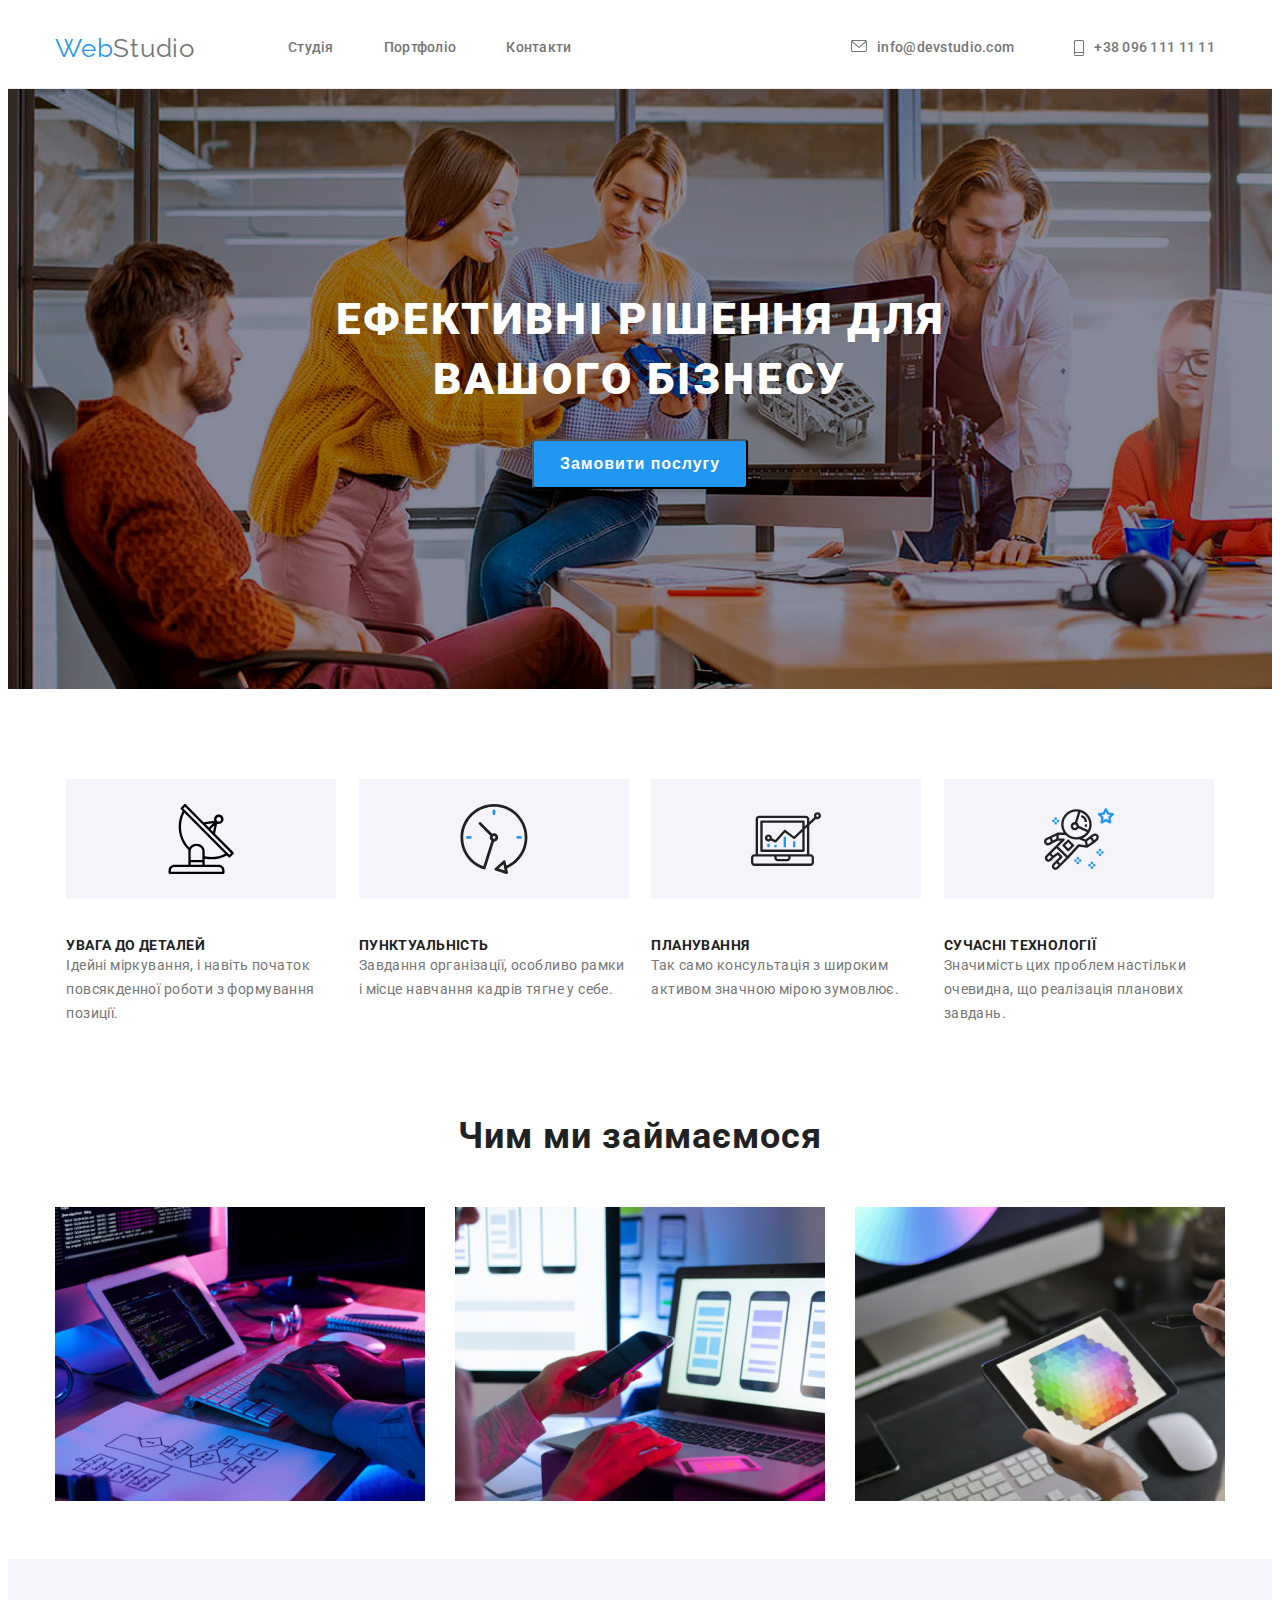
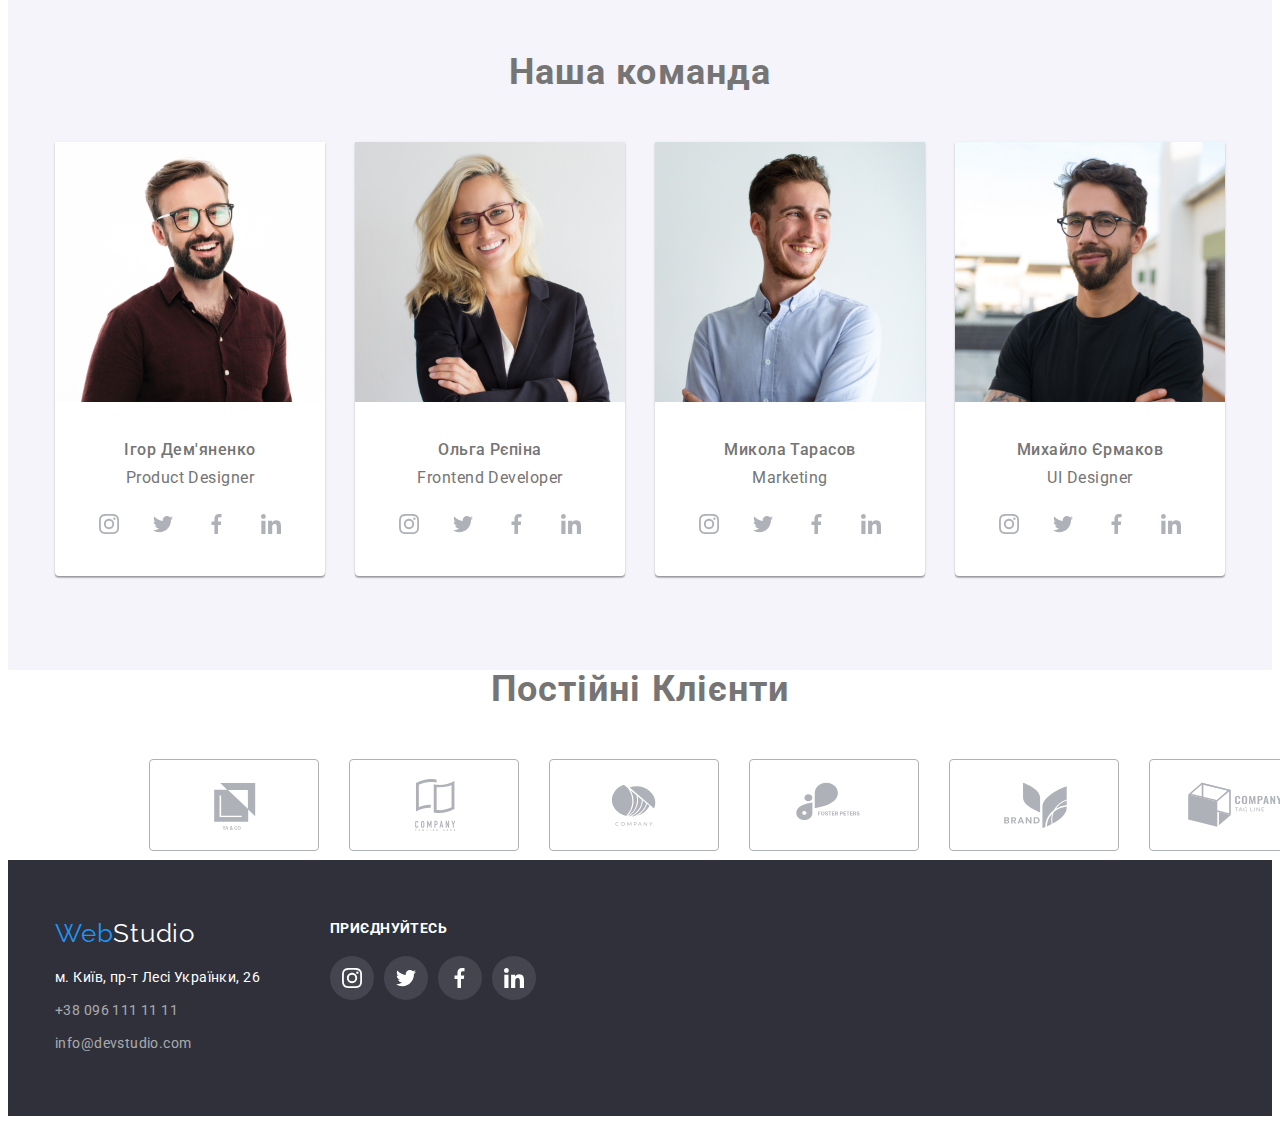
==== commit b234bddb: "add" ====
--- a/index.html
+++ b/index.html
@@ -9,9 +9,9 @@
       href="https://fonts.googleapis.com/css2?family=Roboto:ital,wght@0,400;0,500;0,700;0,900;1,400;1,500;1,700&display=swap"
       rel="stylesheet"
     />
-    <link rel="preconnect" href="https://fonts.googleapis.com">
-<link rel="preconnect" href="https://fonts.gstatic.com" crossorigin>
-<link href="https://fonts.googleapis.com/css2?family=Raleway:wght@700&display=swap" rel="stylesheet">
+    <link rel="preconnect" href="https://fonts.googleapis.com" />
+    <link rel="preconnect" href="https://fonts.gstatic.com" crossorigin />
+    <link href="https://fonts.googleapis.com/css2?family=Raleway:wght@700&display=swap" rel="stylesheet" />
     <link rel="preconnect" href="https://fonts.googleapis.com" />
     <link rel="preconnect" href="https://fonts.gstatic.com" crossorigin />
     <link href="https://fonts.googleapis.com/css2?family=Raleway:wght@700&display=swap" rel="stylesheet" />
@@ -20,38 +20,36 @@
   </head>
   <body>
     <!-- Header -->
-    <div class="container">
-      <header class="header">
-        <nav class="nav">
-          <a class="logo link" href="/index.html"><span class="web">Web</span>Studio</a>
-
-          <ul class="nav list">
-            <li class="nav-item">
-              <a class="nav-link link current" href="">Студія</a>
-            </li>
-
-            <li class="nav-item">
-              <a class="nav-link link" href="">Портфоліо</a>
-            </li>
-
-            <li class="nav-item">
-              <a class="nav-link link" href="">Контакти</a>
-            </li>
+    <header class="header">
+      <div class="container header-nav">
+        <a href="/" class="logo-top"><span class="logo-top-blue">Web</span>Studio</a>
+        <nav>
+          <ul class="header-menu list">
+            <li class="item"><a href="./index.html" class="header-menu-link current">Студія</a></li>
+            <li class="item"><a href="#" class="header-menu-link">Портфоліо</a></li>
+            <li class="item"><a href="#" class="header-menu-link">Контакти</a></li>
           </ul>
         </nav>
-        <div class="address">
-          <svg width="16" height="12" class="icon-mail">
-            <use href="./icon.svg#icon-mail"></use>
-          </svg>
-          <a class="header-mail link" href="mailto:info@devstudio.com">info@devstudio.com</a>
-
-          <svg width="16" height="12" class="icon-mail">
-            <use href="./icon.svg#icon-tel"></use>
-          </svg>
-          <a class="header-tel link" href="tel:+380961111111">+38 096 111 11 11</a>
-        </div>
-      </header>
-    </div>
+        <ul class="header-contact list">
+          <li class="item">
+            <a href="mailto:info@devstudio.com" class="header-contact-link icon-mail">
+              <svg width="16" height="12" class="icon-mail">
+                <use href="./icon.svg#mail"></use>
+              </svg>
+              info@devstudio.com</a
+            >
+          </li>
+          <li class="item">
+            <a href="tel:+380961111111" class="header-contact-link icon-tel">
+              <svg width="10" height="16" class="icon-tel">
+                <use href="./icon.svg#tel"></use>
+              </svg>
+              +38 096 111 11 11</a
+            >
+          </li>
+        </ul>
+      </div>
+    </header>
 
     <!-- Секція main -->
     <main>
@@ -131,204 +129,225 @@
 
       <!-- Наша команда -->
 
+      <section class="team section">
+        <div class="container">
+          <h2 class="team-title">Наша команда</h2>
+          <ul class="team-list list">
+            <li class="team-item">
+              <img src="./images/іgor.jpg" alt="фото Ігора Дем'яненка" width="270" height="260" />
+              <div class="team-descript">
+                <h3 class="team-item-title">Ігор Дем'яненко</h3>
+                <p>Product Designer</p>
+
+                <!-- Кнопки соц.мережі -->
+
+                <ul class="social list">
+                  <li class="social-item">
+                    <a href="#" class="social-btn">
+                      <svg width="44" height="44" class="button-icon">
+                        <use href="./icon.svg#instagram"></use>
+                      </svg>
+                    </a>
+                  </li>
+                  <li class="social-item">
+                    <a href="#" class="social-btn">
+                      <svg width="44" height="44" class="button-icon">
+                        <use href="./icon.svg#twitter"></use>
+                      </svg>
+                    </a>
+                  </li>
+                  <li class="social-item">
+                    <a href="#" class="social-btn">
+                      <svg width="44" height="44" class="button-icon">
+                        <use href="./icon.svg#facebook"></use>
+                      </svg>
+                    </a>
+                  </li>
+                  <li class="social-item">
+                    <a href="#" class="social-btn">
+                      <svg width="44" height="44" class="button-icon">
+                        <use href="./icon.svg#linkedin"></use>
+                      </svg>
+                    </a>
+                  </li>
+                </ul>
+              </div>
+            </li>
+            <li class="team-item">
+              <img src="./images/olga.jpg" alt="фото Ольги Рєпіної" width="270" height="260" />
+              <div class="team-descript">
+                <h3 class="team-item-title">Ольга Рєпіна</h3>
+                <p>Frontend Developer</p>
+
+                <!-- Кнопки соц.мережі -->
+
+                <ul class="social list">
+                  <li class="social-item">
+                    <a href="#" class="social-btn">
+                      <svg width="44" height="44" class="button-icon">
+                        <use href="./icon.svg#instagram"></use>
+                      </svg>
+                    </a>
+                  </li>
+                  <li class="social-item">
+                    <a href="#" class="social-btn">
+                      <svg width="44" height="44" class="button-icon">
+                        <use href="./icon.svg#twitter"></use>
+                      </svg>
+                    </a>
+                  </li>
+                  <li class="social-item">
+                    <a href="#" class="social-btn">
+                      <svg width="44" height="44" class="button-icon">
+                        <use href="./icon.svg#facebook"></use>
+                      </svg>
+                    </a>
+                  </li>
+                  <li class="social-item">
+                    <a href="#" class="social-btn">
+                      <svg width="44" height="44" class="button-icon">
+                        <use href="./icon.svg#linkedin"></use>
+                      </svg>
+                    </a>
+                  </li>
+                </ul>
+              </div>
+            </li>
+            <li class="team-item">
+              <img src="./images/mukola1.jpg" alt="фото Миколи Тарасова" width="270" height="260" />
+              <div class="team-descript">
+                <h3 class="team-item-title">Микола Тарасов</h3>
+                <p>Marketing</p>
+
+                <!-- Кнопки соц.мережі -->
+
+                <ul class="social list">
+                  <li class="social-item">
+                    <a href="#" class="social-btn">
+                      <svg width="44" height="44" class="button-icon">
+                        <use href="./icon.svg#instagram"></use>
+                      </svg>
+                    </a>
+                  </li>
+                  <li class="social-item">
+                    <a href="#" class="social-btn">
+                      <svg width="44" height="44" class="button-icon">
+                        <use href="./icon.svg#twitter"></use>
+                      </svg>
+                    </a>
+                  </li>
+                  <li class="social-item">
+                    <a href="#" class="social-btn">
+                      <svg width="44" height="44" class="button-icon">
+                        <use href="./icon.svg#facebook"></use>
+                      </svg>
+                    </a>
+                  </li>
+                  <li class="social-item">
+                    <a href="#" class="social-btn">
+                      <svg width="44" height="44" class="button-icon">
+                        <use href="./icon.svg#linkedin"></use>
+                      </svg>
+                    </a>
+                  </li>
+                </ul>
+              </div>
+            </li>
+            <li class="team-item">
+              <img src="./images/muhailo2.jpg" alt="фото Михайла Єрмакова" width="270" height="260" />
+              <div class="team-descript">
+                <h3 class="team-item-title">Михайло Єрмаков</h3>
+                <p>UI Designer</p>
+
+                <!-- Кнопки соц.мережі -->
+
+                <ul class="social list">
+                  <li class="social-item">
+                    <a href="#" class="social-btn">
+                      <svg width="44" height="44" class="button-icon">
+                        <use href="./icon.svg#instagram"></use>
+                      </svg>
+                    </a>
+                  </li>
+                  <li class="social-item">
+                    <a href="#" class="social-btn">
+                      <svg width="44" height="44" class="button-icon">
+                        <use href="./icon.svg#twitter"></use>
+                      </svg>
+                    </a>
+                  </li>
+                  <li class="social-item">
+                    <a href="#" class="social-btn">
+                      <svg class="button-icon">
+                        <use href="./icon.svg#facebook"></use>
+                      </svg>
+                    </a>
+                  </li>
+                  <li class="social-item">
+                    <a href="#" class="social-btn">
+                      <svg width="44" height="44" class="button-icon">
+                        <use href="./icon.svg#linkedin"></use>
+                      </svg>
+                    </a>
+                  </li>
+                </ul>
+              </div>
+            </li>
+          </ul>
+        </div>
+      </section>
+
+      <!-- Постійні клієнти -->
+
       <div class="container">
-        <section class="ourteam">
-          <h2 class="section-title">Наша команда</h2>
-
-          <ul class="ourteam-list list">
-            <li class="ourteam-item">
-              <img class="ourteam-foto" src="./images/іgor.jpg" width="270" alt="igor" />
-              <h3 class="ourteam-title">Ігор Дем'яненко</h3>
-              <p class="ourteam-text">Product Designer</p>
-
-              <ul class="social-list list">
-                <li class="social-item">
-                  <a href="" class="social-link">
-                    <svg width="20" height="20">
-                      <use href="./icon.svg#icon-instagram" class="social-img"></use>
-                    </svg>
-                  </a>
-                </li>
-                <li class="social-item">
-                  <a href=""></a>
-                  <svg width="20" height="20" class="social-img">
-                    <use href="./icon.svg#icon-twitter"></use>
-                  </svg>
-                </li>
-                <li class="social-item">
-                  <a href=""></a>
-                  <svg width="20" height="20" class="social-img">
-                    <use href="./icon.svg#icon-facebook"></use>
-                  </svg>
-                </li>
-                <li class="social-item">
-                  <a href=""></a>
-                  <svg width="20" height="20" class="social-img">
-                    <use href="./icon.svg#icon-linkedin"></use>
-                  </svg>
-                </li>
-              </ul>
-            </li>
-
-            <li class="ourteam-item">
-              <img class="ourteam-foto" src="./images/olga.jpg" width="270" alt="olga" />
-              <h3 class="ourteam-title">Ольга Рєпіна</h3>
-              <p class="ourteam-text">Frontend Developer</p>
-              <ul class="social-list list">
-                <li class="social-item">
-                  <a href="" class="social-link">
-                    <svg width="20" height="20">
-                      <use href="./icon.svg#icon-instagram" class="social-img"></use>
-                    </svg>
-                  </a>
-                </li>
-                <li class="social-item">
-                  <a href="">
-                    <svg width="20" height="20" class="social-img">
-                      <use href="./icon.svg#icon-twitter"></use>
-                    </svg>
-                  </a>
-                </li>
-                <li class="social-item">
-                  <a href=""
-                    ><svg width="20" height="20" class="social-img">
-                      <use href="./icon.svg#icon-facebook"></use></svg
-                  ></a>
-                </li>
-                <li class="social-item">
-                  <a href="">
-                    <svg width="20" height="20" class="social-img">
-                      <use href="./icon.svg#icon-linkedin"></use>
-                    </svg>
-                  </a>
-                </li>
-              </ul>
-            </li>
-
-            <li class="ourteam-item">
-              <img class="ourteam-foto" src="./images/mukola1.jpg" width="270" alt="mukola1" />
-              <h3 class="ourteam-title">Микола Тарасов</h3>
-              <p class="ourteam-text">Marketing</p>
-              <ul class="social-list list">
-                <li class="social-item">
-                  <a href="" class="social-link">
-                    <svg width="20" height="20">
-                      <use href="./icon.svg#icon-instagram" class="social-img"></use>
-                    </svg>
-                  </a>
-                </li>
-                <li class="social-item">
-                  <a href="">
-                    <svg width="20" height="20" class="social-img">
-                      <use href="./icon.svg#icon-twitter"></use>
-                    </svg>
-                  </a>
-                </li>
-                <li class="social-item">
-                  <a href=""
-                    ><svg width="20" height="20" class="social-img">
-                      <use href="./icon.svg#icon-facebook"></use></svg
-                  ></a>
-                </li>
-                <li class="social-item">
-                  <a href="">
-                    <svg width="20" height="20" class="social-img">
-                      <use href="./icon.svg#icon-linkedin"></use>
-                    </svg>
-                  </a>
-                </li>
-              </ul>
-            </li>
-
-            <li class="ourteam-item">
-              <img class="ourteam-foto" src="./images/muhailo2.jpg" width="270" alt="muhailo2" />
-              <h3 class="ourteam-title">Михайло Єрмаков</h3>
-              <p class="ourteam-text">UI Designer</p>
-              <ul class="social-list list">
-                <li class="social-item">
-                  <a href="" class="social-link">
-                    <svg width="20" height="20">
-                      <use href="./icon.svg#icon-instagram" class="social-img"></use>
-                    </svg>
-                  </a>
-                </li>
-                <li class="social-item">
-                  <a href="">
-                    <svg width="20" height="20" he class="social-img">
-                      <use href="./icon.svg#icon-twitter"></use>
-                    </svg>
-                  </a>
-                </li>
-                <li class="social-item">
-                  <a href=""
-                    ><svg width="20" height="20" class="social-img">
-                      <use href="./icon.svg#icon-facebook"></use></svg
-                  ></a>
-                </li>
-                <li class="social-item">
-                  <a href="">
-                    <svg width="20" height="20" class="social-img">
-                      <use href="./icon.svg#icon-linkedin"></use>
-                    </svg>
-                  </a>
-                </li>
-              </ul>
+        <section class="clients-section">
+          <h2 class="clients-title">Постійні Клієнти</h2>
+          <ul class="clients-list list">
+            <li class="clients-item">
+              <a class="clients-btn" href="">
+                <svg class="clients-icon" width="170" height="92">
+                  <use href="./icon.svg#Client-1"></use>
+                </svg>
+              </a>
+            </li>
+            <li class="clients-item">
+              <a class="clients-btn" href="">
+                <svg class="clients-icon" width="170" height="92">
+                  <use href="./icon.svg#Client-2"></use>
+                </svg>
+              </a>
+            </li>
+            <li class="clients-item">
+              <a class="clients-btn" href="">
+                <svg class="clients-icon" width="170" height="92">
+                  <use href="./icon.svg#Client-3"></use>
+                </svg>
+              </a>
+            </li>
+            <li class="clients-item">
+              <a class="clients-btn" href="">
+                <svg class="clients-icon" width="170" height="92">
+                  <use href="./icon.svg#Client-4"></use>
+                </svg>
+              </a>
+            </li>
+            <li class="clients-item">
+              <a class="clients-btn" href="">
+                <svg class="clients-icon" width="170" height="92">
+                  <use href="./icon.svg#Client-5"></use>
+                </svg>
+              </a>
+            </li>
+            <li class="clients-item">
+              <a class="clients-btn" href="">
+                <svg class="clients-icon" width="170" height="92">
+                  <use href="./icon.svg#Client-6"></use>
+                </svg>
+              </a>
             </li>
           </ul>
         </section>
       </div>
-
-      <!-- Постійні клієнти -->
-
-      <section class="clients-section">
-        <div class="container">
-          <h2 class="clients-title">Постійні Клієнти</h2>
-          <ul class="clients-list list">
-            <li class="clients-item">
-              <a class="clients-btn" href="">
-              <svg class="clients-icon" width="170" height="92">
-                <use href="./icon.svg#icon-Client-1"></use>
-              </svg>
-            </a>
-            </li>
-            <li class="clients-item">
-              <a class="clients-btn" href="">
-              <svg class="clients-icon" width="170" height="92">
-                <use href="./icon.svg#icon-Client-2"></use>
-              </svg>
-            </a>
-            </li>
-            <li class="clients-item">
-              <a class="clients-btn" href="">
-              <svg class="clients-icon" width="170" height="92">
-                <use href="./icon.svg#icon-Client-3"></use>
-              </svg>
-            </a>
-            </li>
-            <li class="clients-item">
-              <a class="clients-btn" href=""> 
-              <svg class="clients-icon" width="170" height="92">
-                <use href="./icon.svg#icon-Client-4"></use>
-              </svg>
-            </a>
-            </li>
-            <li class="clients-item">
-              <a class="clients-btn" href=""> 
-              <svg class="clients-icon" width="170" height="92">
-                <use href="./icon.svg#icon-Client-5"></use>
-              </svg>
-            </a>
-            </li>
-            <li class="clients-item">
-              <a class="clients-btn" href=""> 
-              <svg class="clients-icon" width="170" height="92">
-                <use href="./icon.svg#icon-Client-6"></use>
-              </svg>
-            </a>
-            </li>
-          </ul>
-        </div>
-      </section>
     </main>
 
     <!-- footer -->
@@ -338,54 +357,54 @@
         <div class="footer-adres">
           <a href="/" class="logo-footer"><span class="logo-footer-blue">Web</span>Studio</a>
           <address>
-            <ul class="footer-contact-list">
+            <ul class="footer-contacts list">
               <li class="footer-adres-item">
-                <a class="footer-adress link" href="">м. Київ, пр-т Лесі Українки, 26</a>
+                <a href="https://goo.gl/maps/62NH4mXpDvtfNdRu7" target="_blank" rel="noreferrer noopener nofollow"
+                  >м. Київ, пр-т Лесі Українки, 26</a
+                >
               </li>
-
               <li class="footer-adres-item">
-                <a class="footer-adress link" href="tel:380961111111">+38 096 111 11 11</a>
+                <a class="footer-contact-item" href="tel:+380961111111">+38 096 111 11 11</a>
               </li>
-
               <li class="footer-adres-item">
-                <a class="footer-adress link" href="mailto:info@devstudio.com">info@devstudio.com</a>
+                <a class="footer-contact-item" href="mailto:info@devstudio.com">info@devstudio.com</a>
               </li>
             </ul>
           </address>
         </div>
         <div class="footer-social">
-          <h2 class="footer-social-title">ПРИЄДНУЙТЕСЬ</h2>
+          <h2 class="footer-social-title">приєднуйтесь</h2>
 
           <!-- Кнопки футера -->
 
-          <ul class="footer-social-list">
+          <ul class="footer-social-list list">
             <li class="footer-social-item">
               <a href="#" class="footer-social-link">
-              <svg class="footer-icon" width="44" height="44">
-                <use href="./icon.svg#icon-instagram"></use>
-              </svg>
-            </a>
+                <svg class="footer-icon" width="44" height="44">
+                  <use href="./icon.svg#instagram"></use>
+                </svg>
+              </a>
             </li>
             <li class="footer-social-item">
               <a href="#" class="footer-social-link">
-              <svg class="footer-icon" width="44" height="44">
-                <use href="./icon.svg#icon-twitter"></use>
-              </svg>
-            </a>
+                <svg class="footer-icon" width="44" height="44">
+                  <use href="./icon.svg#twitter"></use>
+                </svg>
+              </a>
             </li>
             <li class="footer-social-item">
               <a href="#" class="footer-social-link">
-              <svg class="footer-icon" width="44" height="44">
-                <use href="./icon.svg#icon-facebook"></use>
-              </svg>
-            </a>
+                <svg class="footer-icon" width="44" height="44">
+                  <use href="./icon.svg#facebook"></use>
+                </svg>
+              </a>
             </li>
             <li class="footer-social-item">
               <a href="#" class="footer-social-link">
-              <svg class="footer-icon" width="44" height="44">
-                <use href="./icon.svg#icon-linkedin"></use>
-              </svg>
-            </a>
+                <svg class="footer-icon" width="44" height="44">
+                  <use href="./icon.svg#linkedin"></use>
+                </svg>
+              </a>
             </li>
           </ul>
         </div>
--- a/css/style.css
+++ b/css/style.css
@@ -6,6 +6,12 @@
 *::after,
 *::before {
   box-sizing: inherit;
+}
+
+a {
+  color: inherit;
+  text-decoration: none;
+  margin: 0;
 }
 
 h1,
@@ -49,70 +55,87 @@
   margin: 0 auto;
 }
 
-.header {
-  display: flex;
-  align-items: center;
-}
-
-.nav {
-  display: flex;
-  align-items: center;
+.section {
+  padding-top: 94px;
+  padding-bottom: 94px;
 }
 
 .list {
   list-style: none;
+  margin: 0;
   padding: 0;
 }
 
-.link {
-  text-decoration: none;
-}
-
-.logo {
+/* СТИЛІ ШАПКИ САЙТУ */
+
+.header {
+  border-bottom: 1px solid #ececec;
+}
+
+.header-nav {
+  display: flex;
+  align-items: center;
+}
+
+.logo-top {
   font-family: 'Raleway';
-  margin-right: 93px;
-  font-style: normal;
-  font-weight: 700;
   font-size: 26px;
-  line-height: 31px;
-  letter-spacing: 0.03em;
-  color: black;
-}
-
-.web {
+  line-height: 1.1;
+  letter-spacing: 0.03em;
+}
+
+.logo-top-blue {
   color: #2196f3;
 }
 
-.nav-link:hover {
+.header-menu {
+  display: flex;
+  margin-left: 93px;
+}
+
+.header-contact {
+  display: flex;
+  margin-left: auto;
+  color: #757575;
+}
+
+.header-menu .item:not(:last-child),
+.header-contact .item:not(:last-child) {
+  margin-right: 50px;
+}
+
+.header-menu-link,
+.header-contact-link {
+  display: inline-flex;
+  padding-top: 32px;
+  padding-bottom: 32px;
+  font-weight: 500;
+  font-size: 14px;
+  line-height: 1.1;
+  letter-spacing: 0.02em;
+}
+
+.icon-mail,
+.icon-tel {
+  display: flex;
+  margin-right: 10px;
+  fill: currentColor;
+}
+
+.icon-mail:hover,
+.icon-tel:hover {
+  fill: #2196f3;
+}
+
+.header-menu-link:hover,
+.header-menu-link:focus,
+.header-contact-link:hover,
+.header-contact-link:focus {
   color: #2196f3;
 }
 
-.nav-link {
-  font-weight: 500;
-  font-size: 14px;
-  line-height: 16px;
-  letter-spacing: 0.02em;
-  color: #212121;
-  margin-right: 50px;
-}
-
-.address {
-  margin-left: auto;
-}
-
-.header-mail,
-.header-tel {
-  font-weight: 500;
-  font-size: 14px;
-  line-height: 16px;
-  letter-spacing: 0.02em;
-  color: #757575;
-}
-
-.header-mail:hover,
-.header-tel:hover {
-  color: #2196f3;
-}
+/* СТИЛІ ГОЛОВНОГО БЛОКА */
+
 .hero {
   background-color: #2f303a;
   background-image: url(../images/Business.png);
@@ -149,6 +172,8 @@
   background: #2196f3;
 }
 
+/* СТИЛІ ІНФОРМАЦІЙНОГО БЛОКА */
+
 .advantages {
   margin-bottom: 90px;
 }
@@ -163,6 +188,7 @@
 .advantages-item {
   width: 270px;
 }
+
 .advantages-item:not(:last-child()) {
   margin-right: 30px;
 }
@@ -171,7 +197,6 @@
   width: 270px;
   height: 120px;
   background-color: #f5f4fa;
-  /* display: block; */
   margin: 0 auto;
   padding: 25px;
   margin-bottom: 30px;
@@ -210,155 +235,236 @@
   margin-bottom: 50px;
 }
 
-.ourteam {
-  margin-bottom: 90px;
-}
-
-.ourteam-item {
-  width: calc((100%-90px) / 4);
- margin-right: 30px;
- margin-bottom: 30px;
- background-color: #ffffff;
- box-shadow: 0px 1px 3px rgba(0,0,0,0.12),
-             0px 1px 1px rgba(0,0,0,0.14),
-             0px 2px 1px rgba(0,0,0,0.2);
-border-radius: 0px 0px 4px 4px;
-} 
-.ourteam-title {
+/* СТИЛІ НАША КОМАНДА */
+
+.team {
+  background-color: #f5f4fa;
+}
+
+.team-title {
+  margin-bottom: 50px;
+  font-size: 36px;
+  line-height: 1.1;
+  letter-spacing: 0.03em;
+  text-align: center;
+}
+
+.team-list {
+  display: flex;
+  flex-wrap: wrap;
+  text-align: center;
+}
+
+.team-item {
+  width: calc((100% - 90px) / 4);
+  margin-right: 30px;
+  margin-bottom: 30px;
+  background-color: #fff;
+  box-shadow: 0px 1px 3px rgba(0, 0, 0, 0.12), 0px 1px 1px rgba(0, 0, 0, 0.14), 0px 2px 1px rgba(0, 0, 0, 0.2);
+  border-radius: 0px 0px 4px 4px;
+}
+
+.team-item:nth-child(4n) {
+  margin-right: 0;
+}
+
+.team-item:nth-last-child(-n + 4) {
+  margin-bottom: 0;
+}
+
+.team-descript {
+  padding-top: 30px;
+  padding-bottom: 30px;
+}
+
+.team-item-title {
   margin-bottom: 10px;
-  text-align: center;
   font-weight: 500;
   font-size: 16px;
-  line-height: 19px;
-  letter-spacing: 0.03em;
-  color: #212121;
-}
-
-.ourteam-text {
+  line-height: 1.2;
+  letter-spacing: 0.03em;
+}
+
+.team-list p {
+  margin-top: 0;
   margin-bottom: 16px;
-  text-align: center;
-  font-weight: 400;
   font-size: 16px;
-  line-height: 19px;
-  letter-spacing: 0.03em;
-  color: #757575;
-}
-
-.ourteam-list {
-  margin-top: 94px;
-  display: flex;
-}
-
-.ourteam-foto {
-  margin-bottom: 30px;
-}
-
-.ourteam-item:not(:last-child) {
-  margin-right: 30px;
-}
-
-.social-list {
-  display: flex;
-  justify-content: center;
-  list-style: none;
+  line-height: 1;
+  letter-spacing: 0.03em;
+}
+
+.social {
+  display: flex;
+  padding-left: 32px;
+  padding-right: 32px;
 }
 
 .social-item:not(:last-child) {
-  margin-right: 30px;
-}
-
-/* Постійні клієнти */
+  margin-right: 10px;
+}
+
+.social-btn {
+  display: flex;
+  color: #afb1b8;
+  background-color: #fff;
+  height: 44px;
+  cursor: pointer;
+}
+
+.social-btn:hover {
+  background-color: #2196f3;
+  border-radius: 50%;
+  fill: #fff;
+}
+
+.button-icon {
+  width: 44px;
+  padding: 12px;
+  fill: currentColor;
+}
+
+.button-icon:hover {
+  fill: #fff;
+}
+
+/* СТИЛІ ПОСТІЙНІ КЛІЄНТИ */
 
 .clients-section {
-  margin-bottom: 90px;
+  padding: 0px 94px;
 }
 
 .clients-title {
   margin-bottom: 50px;
   font-size: 36px;
   line-height: 1.1;
-  text-align: center;
-  letter-spacing: 0.03em;
-  color: #212121;
+  letter-spacing: 0.03em;
+  text-align: center;
 }
 
 .clients-list {
   display: inline-flex;
-  list-style: none;
-}
-
-.clients-item::not(:last-child) {
+}
+
+.clients-item:not(:last-child) {
   margin-right: 30px;
 }
 
 .clients-btn {
   display: block;
   padding: 0;
-  color: fill#afb1b8;
-  background-color: fill#ffffff;
+  color: #afb1b8;
+  background-color: #fff;
   width: 170px;
   height: 92px;
-  border: 1px solid fill #afb1b8;
+  cursor: pointer;
+  border: 1px solid #afb1b8;
   border-radius: 4px;
 }
-
 .clients-icon {
   height: 92px;
   width: 170px;
   fill: currentColor;
 }
 
+.clients-icon:hover {
+  fill: #2196f3;
+}
+
+.clients-btn:hover {
+  border: 1px solid #2196f3;
+}
+
+/* СТИЛІ ПІДВАЛ */
+
 .footer {
-  background-color: #2f303a;
   padding-top: 60px;
   padding-bottom: 60px;
+  background-color: #2f303a;
 }
 
 .footer-nav {
   display: flex;
 }
 
+.footer-adres {
+  margin-right: 70px;
+}
+
 .logo-footer {
+  display: block;
+  margin-bottom: 20px;
   font-family: 'Raleway';
   font-style: normal;
-  font-weight: 700;
   font-size: 26px;
-  line-height: 31px;
-  letter-spacing: 0.03em;
-  color: #ffffff;
-  display: block;
-  margin-bottom: 20px;
-  text-decoration: none;
+  line-height: 1;
+  letter-spacing: 0.03em;
+  color: #fff;
 }
 
 .logo-footer-blue {
   color: #2196f3;
 }
 
-.footer-contacts {
-  list-style: none;
+.footer address {
+  font-style: normal;
+}
+
+.footer-adres-item {
+  margin-bottom: 9px;
+  font-size: 14px;
+  line-height: 1.7;
+  letter-spacing: 0.03em;
+  color: #fff;
+}
+
+.footer-adres-item:last-child {
+  margin-bottom: 0;
+}
+
+.footer-contact-item {
+  font-size: 14px;
+  line-height: 1.7;
+  letter-spacing: 0.03em;
+  color: rgba(255, 255, 255, 0.6);
+}
+
+.footer-adres-item:hover,
+.footer-adres-item:focus,
+.footer-contact-item:hover,
+.footer-contact-item:focus {
+  color: #2196f3;
+}
+
+.footer-social-title {
+  font-size: 14px;
+  line-height: 16px;
+  letter-spacing: 0.03em;
+  text-transform: uppercase;
+  color: #fff;
+  margin-bottom: 20px;
 }
 
 .footer-social-list {
   display: flex;
-  list-style: none;
-}
-
-.footer-social-title {
-  font-size: 14px;
-  line-height: 16px;
-  letter-spacing: 0.03em;
-  text-transform: uppercase;
-  color: #ffffff;
-  margin-bottom: 20px;
 }
 
 .footer-social-item:not(:last-child) {
   margin-right: 10px;
 }
 
-.footer-web {
-  color: #2196f3;
+.footer-social-link {
+  display: flex;
+  color: #fff;
+  background-color: rgba(255, 255, 255, 0.1);
+  border-radius: 50%;
+  height: 44px;
+  cursor: pointer;
+}
+
+.footer-social-link:hover {
+  background-color: #2196f3;
+  border-radius: 50%;
+  fill: #fff;
 }
 
 .footer-icon {
@@ -367,39 +473,6 @@
   fill: currentColor;
 }
 
-.footer-adress {
-  font-family: normal;
-  margin-right: 70px;
-  font-size: 14px;
-  line-height: 24px;
-  letter-spacing: 0.03em;
-  color: #ffffff;
-}
-
-.footer-ad {
-  font-size: 14px;
-  line-height: 24px;
-  letter-spacing: 0.03em;
-  color: rgba(255, 255, 255, 0.6);
-}
-
-.footer-adres-item {
-  margin-bottom: 9px;
-  font-size: 14px;
-  line-height: 1.7;
-  letter-spacing: 0.03em;
-  color: #ffffff;
-  list-style: none;
-}
-
-.footer-adres-item:last-child {
-  margin-bottom: 0;
-}
-
-.footer-contact-item {
-  font-size: 14px;
-  line-height: 1.7;
-  letter-spacing: 0.03em;
-  color: rgba(255, 255, 255, 0.6);
-  list-style: none;
-}
+.footer-icon:hover {
+  fill: #fff;
+}
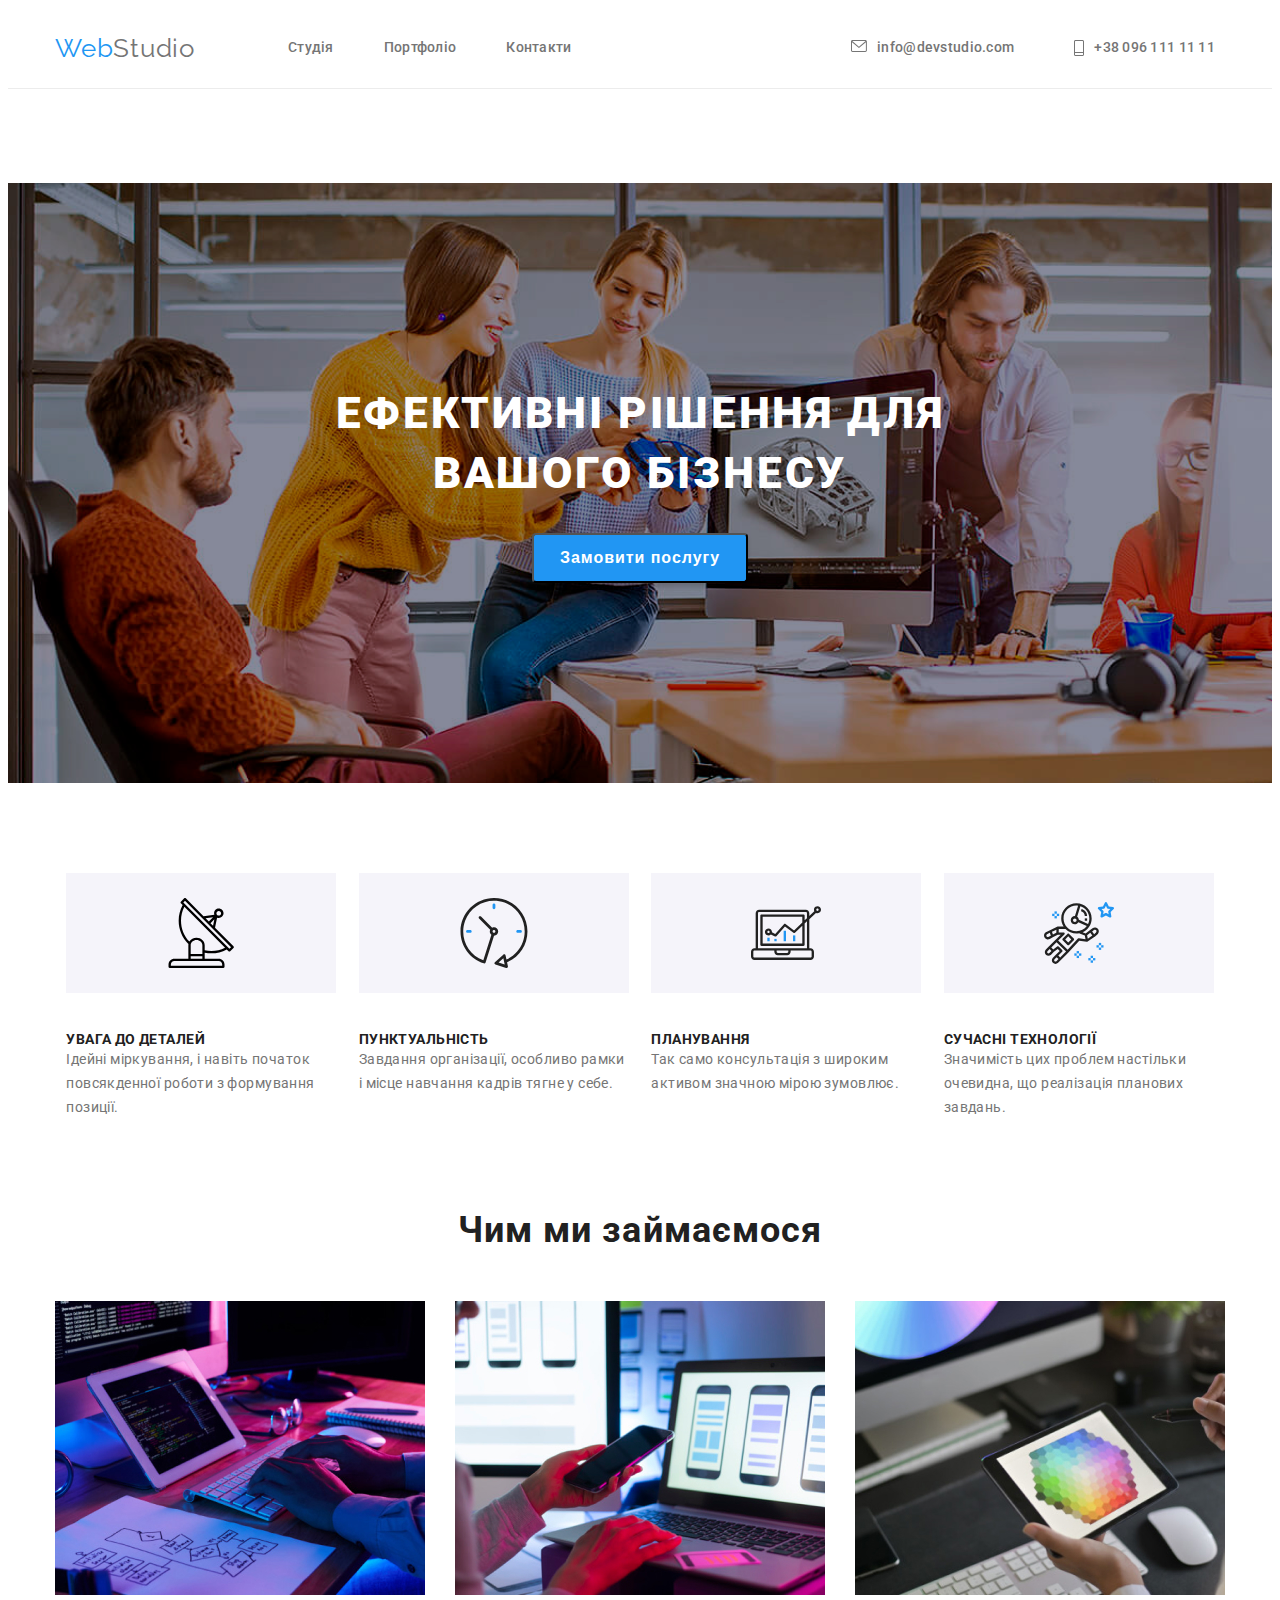
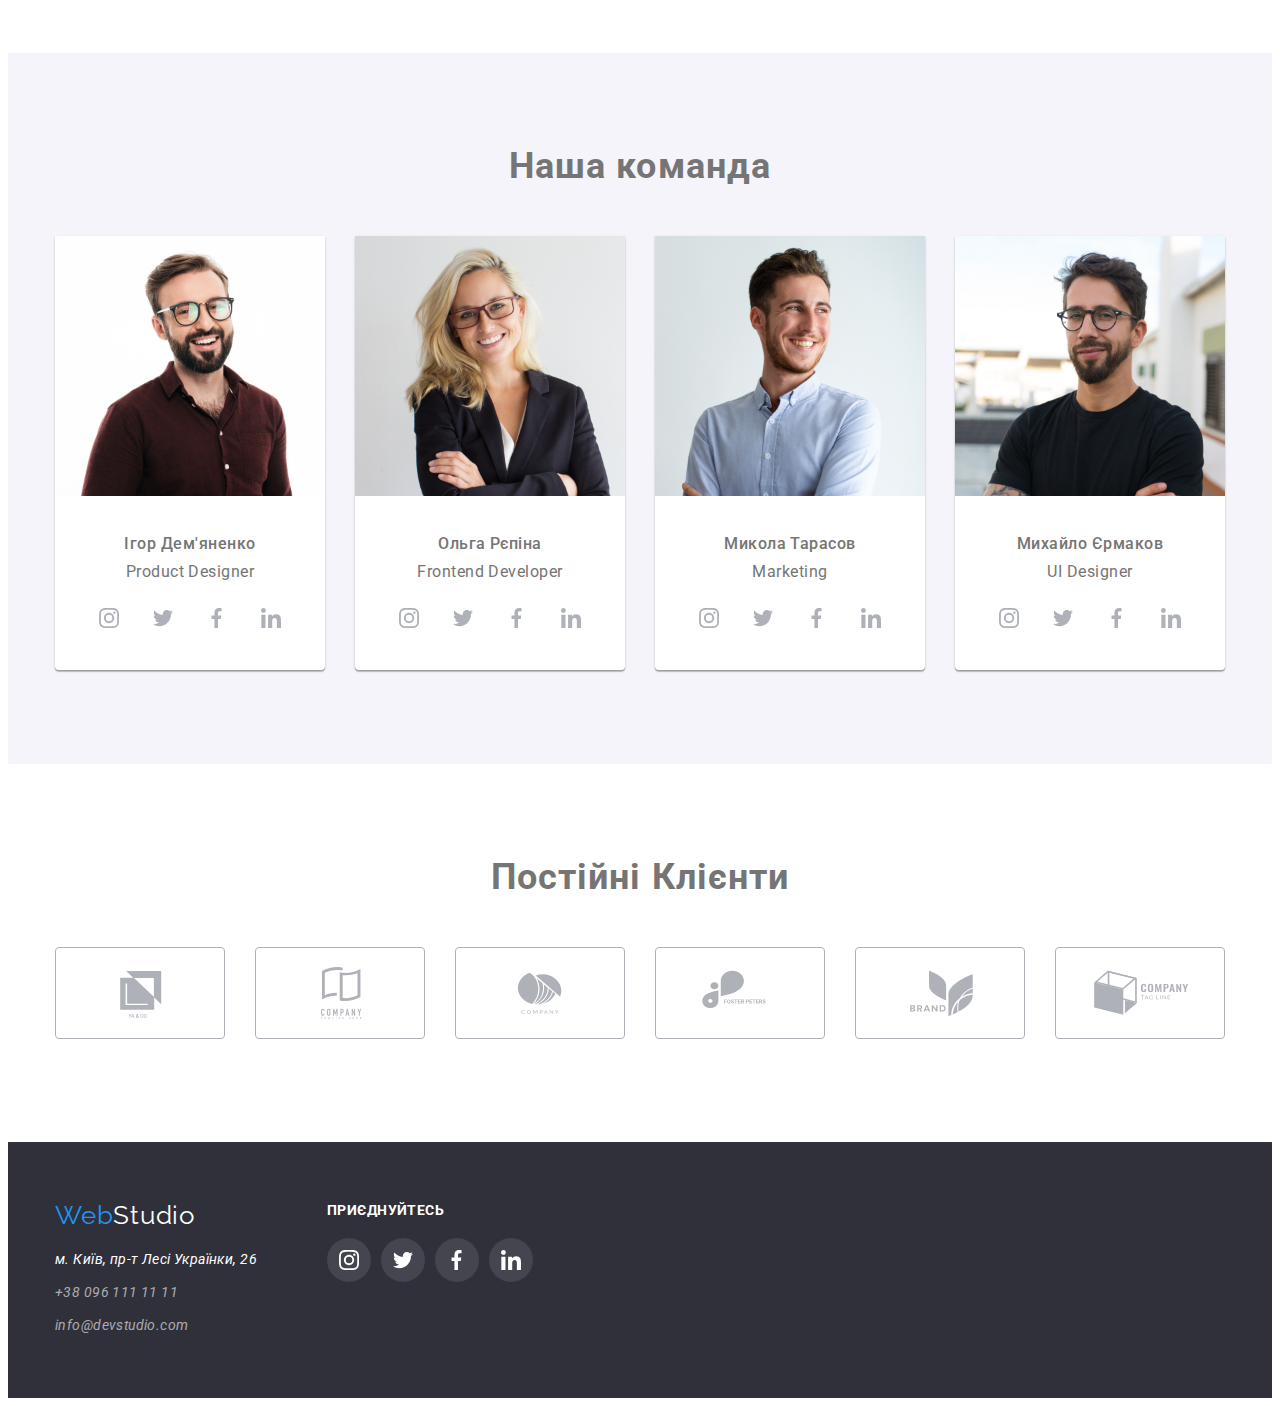
==== commit 2e854bcb: "add" ====
--- a/index.html
+++ b/index.html
@@ -26,7 +26,7 @@
         <nav>
           <ul class="header-menu list">
             <li class="item"><a href="./index.html" class="header-menu-link current">Студія</a></li>
-            <li class="item"><a href="#" class="header-menu-link">Портфоліо</a></li>
+            <li class="item"><a href="./portfolio.html" class="header-menu-link">Портфоліо</a></li>
             <li class="item"><a href="#" class="header-menu-link">Контакти</a></li>
           </ul>
         </nav>
@@ -50,6 +50,7 @@
         </ul>
       </div>
     </header>
+    <!-- </header> -->
 
     <!-- Секція main -->
     <main>
--- a/css/style.css
+++ b/css/style.css
@@ -70,6 +70,7 @@
 
 .header {
   border-bottom: 1px solid #ececec;
+  margin-bottom: 94px;
 }
 
 .header-nav {
@@ -330,7 +331,8 @@
 /* СТИЛІ ПОСТІЙНІ КЛІЄНТИ */
 
 .clients-section {
-  padding: 0px 94px;
+  padding-top: 94px;
+  padding-bottom: 94px;
 }
 
 .clients-title {
@@ -405,7 +407,7 @@
   color: #2196f3;
 }
 
-.footer address {
+.footer-address {
   font-style: normal;
 }
 
@@ -476,3 +478,82 @@
 .footer-icon:hover {
   fill: #fff;
 }
+
+.gallery-list {
+  list-style: none;
+  padding: 0;
+  margin: 0;
+  display: flex;
+  flex-wrap: wrap;
+  text-align: center;
+}
+
+.gallery-item {
+  width: 370px;
+  width: calc((100% - 30px) / 3);
+  /* margin-right: 30px;
+  margin-bottom: 30px; */
+  background-color: #fff;
+  box-shadow: 0px 1px 3px rgba(0, 0, 0, 0.12), 0px 1px 1px rgba(0, 0, 0, 0.14), 0px 2px 1px rgba(0, 0, 0, 0.2);
+  border-radius: 0px 0px 4px 4px;
+}
+
+.gallery-item:nth-child(-n + 3) {
+  /* margin-right: 30px; */
+  margin-bottom: 30px;
+}
+
+.gallery-item:nth-child(-n + 2) {
+  /* margin-right: 30px; */
+  margin-bottom: 30px;
+}
+
+.nav-list {
+ justify-content: center;
+  list-style: none;
+  display: flex;
+}
+
+.nav-item-menu {
+margin-right: 8px;
+background: #F5F4FA;
+border-radius: 4px;
+font-weight: 500;
+font-size: 16px;
+line-height: 26px;
+text-align: center;
+letter-spacing: 0.03em;
+color: #212121;
+padding: 6px 22px;
+}
+
+.nav-item-menu:hover{
+  background-color: #2196f3;
+  color: #FFFFFF;
+}
+.gallery-title {
+  font-family: 'Roboto';
+  font-style: normal;
+  font-weight: 700;
+  font-size: 18px;
+  line-height: 36px;
+  color: #212121;
+}
+
+.gallery-text {
+  font-family: 'Roboto';
+  font-style: normal;
+  font-weight: 400;
+  font-size: 16px;
+  line-height: 30px;
+  letter-spacing: 0.03em;
+  color: #757575;
+}
+
+.menu-gallery {
+margin-bottom: 50px;
+}
+
+.gallery {
+margin-bottom: 94px;
+}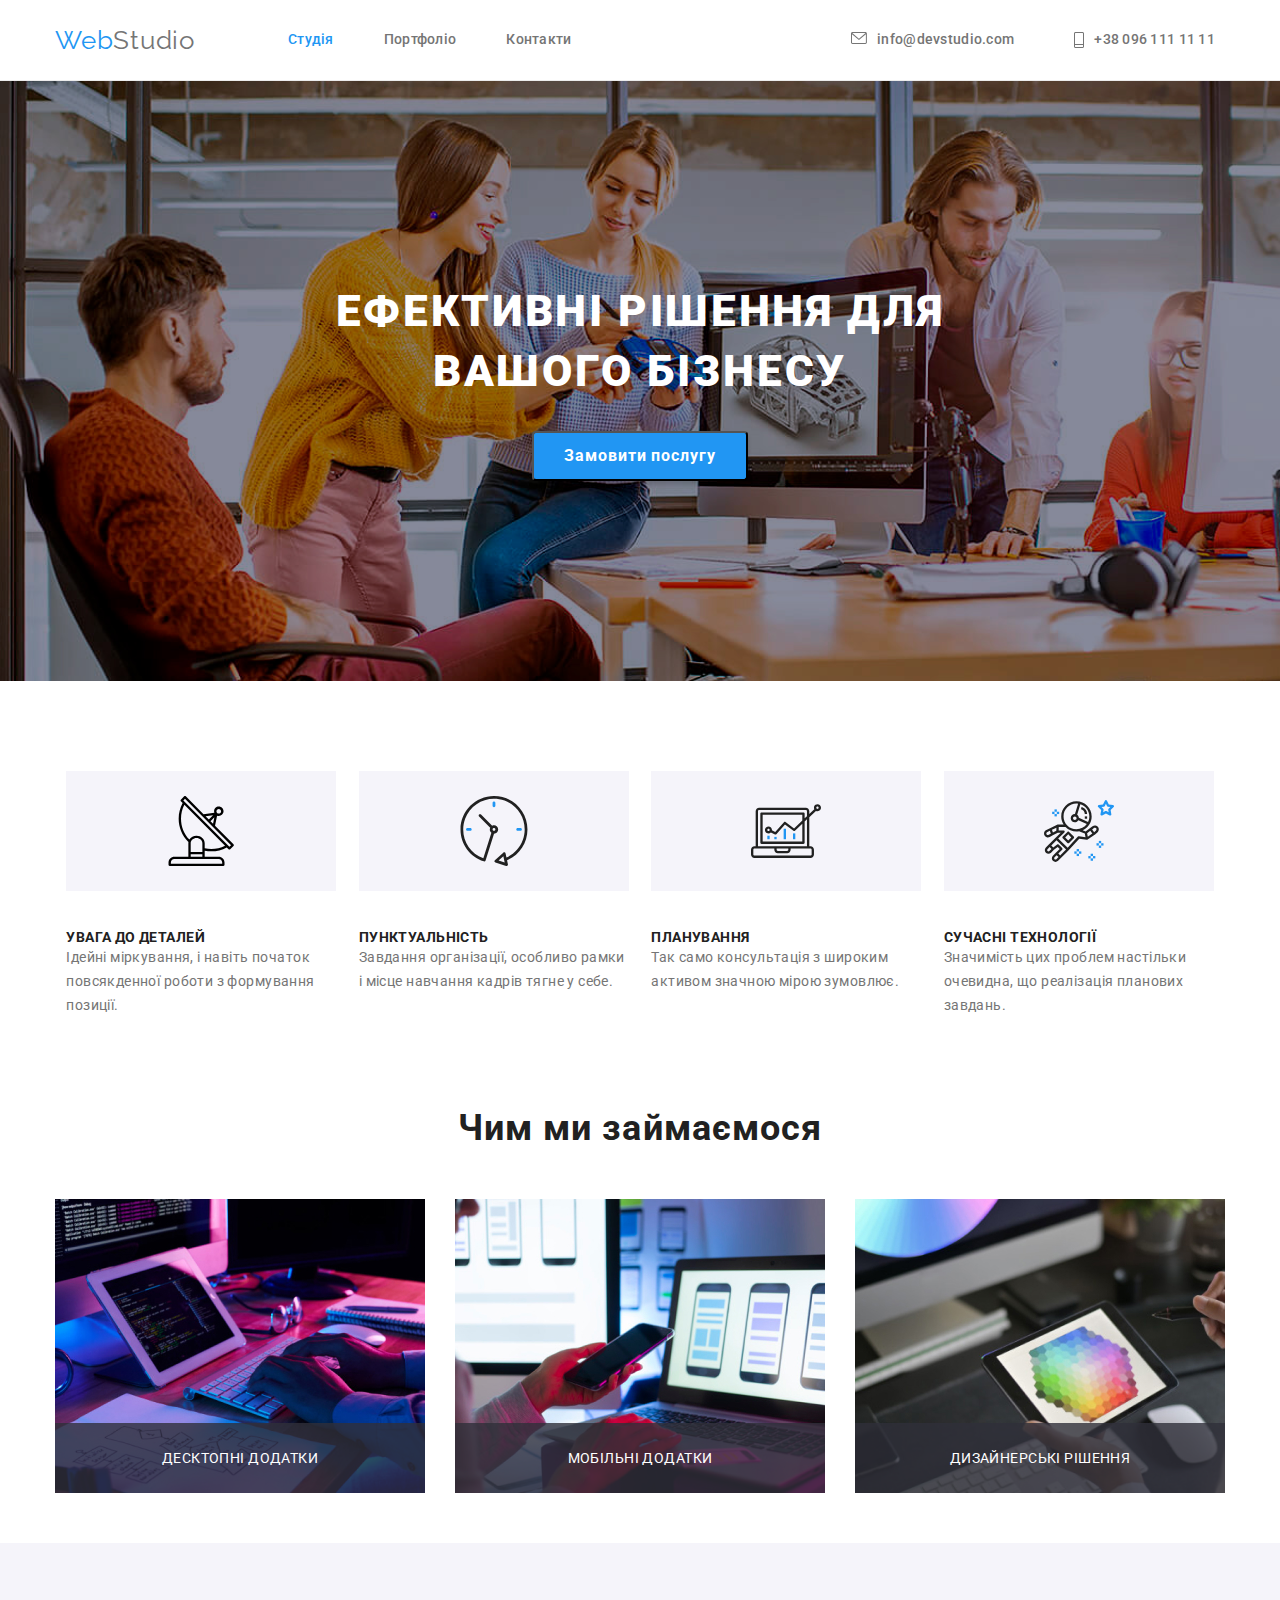
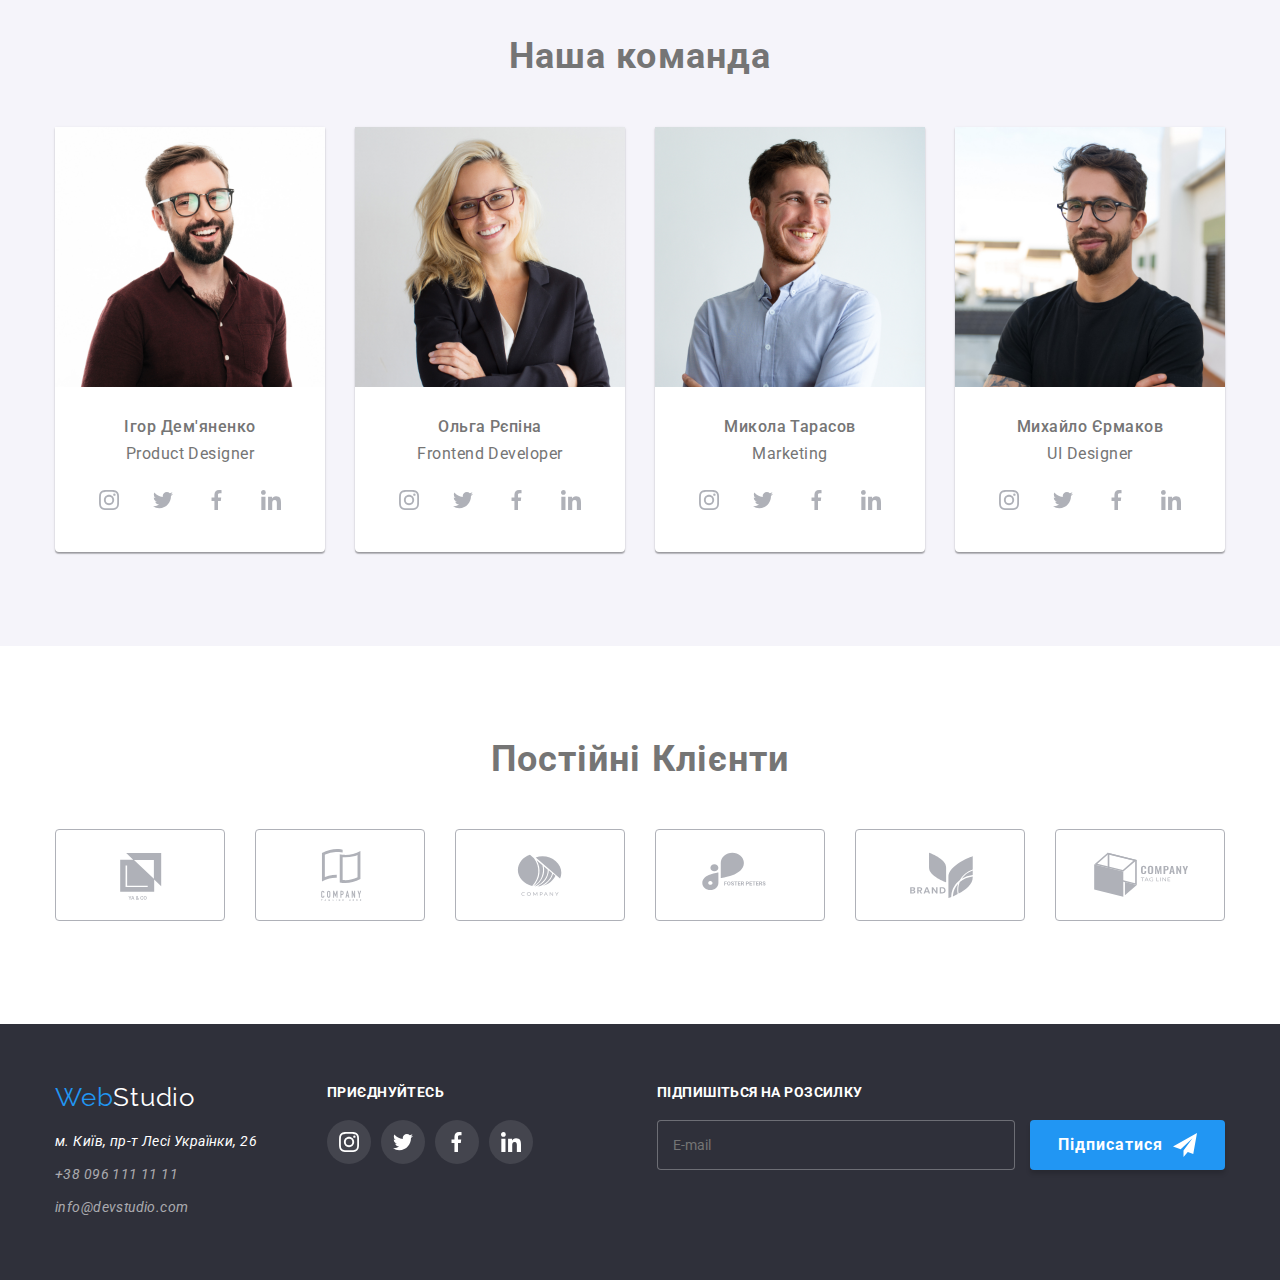
==== commit 0fe1e712: "add" ====
--- a/index.html
+++ b/index.html
@@ -15,7 +15,10 @@
     <link rel="preconnect" href="https://fonts.googleapis.com" />
     <link rel="preconnect" href="https://fonts.gstatic.com" crossorigin />
     <link href="https://fonts.googleapis.com/css2?family=Raleway:wght@700&display=swap" rel="stylesheet" />
-
+    <link
+      href="https://cdnjs.cloudflare.com/ajax/libs/modern-normalize/2.0.0/modern-normalize.min.css"
+      rel="stylesheet"
+    />
     <link rel="stylesheet" href="./css/style.css" />
   </head>
   <body>
@@ -116,13 +119,16 @@
           <ul class="whatdowedo-list list">
             <li class="whatdowedo-item">
               <img src="./images/box1.jpg" width="370" alt="box1" />
+              <p class="whatdowedo-text">Десктопні додатки</p>
             </li>
 
             <li class="whatdowedo-item">
               <img src="./images/box2.jpg" width="370" alt="box2" />
+              <p class="whatdowedo-text">Мобільні додатки</p>
             </li>
             <li class="whatdowedo-item">
               <img src="./images/box3.jpg" width="370" alt="box3" />
+              <p class="whatdowedo-text">Дизайнерські рішення</p>
             </li>
           </ul>
         </section>
@@ -373,6 +379,8 @@
             </ul>
           </address>
         </div>
+
+        <!-- Кнопки соц.мережі футера -->
         <div class="footer-social">
           <h2 class="footer-social-title">приєднуйтесь</h2>
 
@@ -409,6 +417,18 @@
             </li>
           </ul>
         </div>
+
+        <!-- Підписка на розсилку -->
+        <div class="subscript">
+          <h3 class="subscript-title">Підпишіться на розсилку</h3>
+          <input type="email" class="subscript-form" name="email" placeholder="E-mail" />
+          <button type="submit" class="subscript-btn">
+            Підписатися
+            <svg width="24" height="24" class="subscript-icon">
+              <use href="./icon.svg#icon-send"></use>
+            </svg>
+          </button>
+        </div>
       </div>
     </footer>
   </body>
--- a/css/style.css
+++ b/css/style.css
@@ -24,7 +24,7 @@
   margin: 0;
 }
 
-.img {
+img {
   display: block;
   max-width: 100%;
 }
@@ -66,11 +66,13 @@
   padding: 0;
 }
 
+.current {
+  color: #2196f3;
+}
 /* СТИЛІ ШАПКИ САЙТУ */
 
 .header {
   border-bottom: 1px solid #ececec;
-  margin-bottom: 94px;
 }
 
 .header-nav {
@@ -234,6 +236,28 @@
   display: flex;
   justify-content: space-between;
   margin-bottom: 50px;
+}
+
+.whatdowedo-item {
+  position: relative;
+}
+
+.whatdowedo-text {
+  position: absolute;
+  bottom: 0;
+  left: 0;
+  height: 70px;
+  width: 100%;
+  background: rgba(47, 48, 58, 0.8);
+  padding-top: 27px;
+  padding-bottom: 27px;
+  margin: 0;
+  font-size: 14px;
+  line-height: 16px;
+  text-align: center;
+  letter-spacing: 0.03em;
+  text-transform: uppercase;
+  color: #ffffff;
 }
 
 /* СТИЛІ НАША КОМАНДА */
@@ -479,65 +503,154 @@
   fill: #fff;
 }
 
+.subscript {
+  margin-left: auto;
+}
+
+.subscript-title {
+  margin-bottom: 20px;
+  font-weight: 700;
+  font-size: 14px;
+  line-height: 16px;
+  letter-spacing: 0.03em;
+  text-transform: uppercase;
+  color: #ffffff;
+}
+
+.subscript-form {
+  border: 1px solid rgba(255, 255, 255, 0.3);
+  border-radius: 4px;
+  background: #2f303a;
+  width: 358px;
+  height: 50px;
+  padding: 16px 15px;
+  color: #ffffff;
+}
+
+.subscript-btn {
+  display: inline-flex;
+  align-items: center;
+  margin-left: 12px;
+  padding: 10px 28px;
+  background: #2196f3;
+  box-shadow: 0px 4px 4px rgba(0, 0, 0, 0.15);
+  border-radius: 4px;
+  font-weight: 700;
+  font-size: 16px;
+  line-height: 30px;
+  letter-spacing: 0.06em;
+  color: #ffffff;
+  border: none;
+}
+
+.subscript-icon {
+  margin-left: 10px;
+}
+
 .gallery-list {
+  padding: 0;
   list-style: none;
-  padding: 0;
-  margin: 0;
   display: flex;
   flex-wrap: wrap;
-  text-align: center;
 }
 
 .gallery-item {
-  width: 370px;
-  width: calc((100% - 30px) / 3);
-  /* margin-right: 30px;
-  margin-bottom: 30px; */
-  background-color: #fff;
-  box-shadow: 0px 1px 3px rgba(0, 0, 0, 0.12), 0px 1px 1px rgba(0, 0, 0, 0.14), 0px 2px 1px rgba(0, 0, 0, 0.2);
+  margin-bottom: 30px;
+  margin-right: 30px;
+  width: calc((100% - 60px) / 3);
+}
+.gallery-item:hover {
+  box-shadow: 0px 1px 3px rgba (0, 0, 0, 0.12), 0px 1px 1px rgba(0, 0, 0, 0.14), 0px 2px 1px rgba(0, 0, 0, 0.2);
   border-radius: 0px 0px 4px 4px;
 }
 
-.gallery-item:nth-child(-n + 3) {
-  /* margin-right: 30px; */
-  margin-bottom: 30px;
-}
-
-.gallery-item:nth-child(-n + 2) {
-  /* margin-right: 30px; */
-  margin-bottom: 30px;
+.gallery-item:nth-child(3n) {
+  margin-right: 0px;
+}
+
+.gallery-item:nth-last-child(-n + 3) {
+  margin-bottom: 0px;
+}
+
+.gallery-item:hover .work-item-text {
+  opacity: 1;
+}
+
+.work-item-img {
+  overflow: hidden;
+  position: relative;
+}
+
+.item-img-overlay {
+  position: absolute;
+  top: 0;
+  left: 0;
+  width: 100%;
+  height: 100%;
+  background: rgba(33, 150, 243, 0.9);
+  transform: translateY(100%);
+  transition: transform 250ms linear;
+}
+
+.gallery-item:hover .item-img-overlay {
+  transform: translateY(0%);
+}
+
+.overlay-text {
+  padding: 24px;
+  color: #ffffff;
+  font-size: 18px;
+  line-height: 28px;
+  letter-spacing: 0.03em;
 }
 
 .nav-list {
- justify-content: center;
+  justify-content: center;
   list-style: none;
   display: flex;
-}
-
-.nav-item-menu {
-margin-right: 8px;
-background: #F5F4FA;
-border-radius: 4px;
-font-weight: 500;
-font-size: 16px;
-line-height: 26px;
-text-align: center;
-letter-spacing: 0.03em;
-color: #212121;
-padding: 6px 22px;
-}
-
-.nav-item-menu:hover{
+  margin-bottom: 50px;
+}
+
+.nav-item-menu:not(:last-child) {
+  margin-right: 8px;
+}
+
+.menu-gallery-btn {
+  display: inline-block;
+  /* background-color: #f5f4fa; */
+  border-radius: 4px;
+  padding: 6px 25px;
+  cursor: pointer;
+  border: 1px solid transparent;
+  min-width: 73px;
+  font-weight: 700;
+  font-size: 16px;
+  line-height: 1.6;
+  letter-spacing: 0.03em;
+  text-align: center;
+}
+
+.menu-gallery-btn:hover,
+.menu-gallery-btn:focus {
+  color: #ffffff;
   background-color: #2196f3;
-  color: #FFFFFF;
-}
+}
+
 .gallery-title {
-  font-family: 'Roboto';
-  font-style: normal;
-  font-weight: 700;
   font-size: 18px;
   line-height: 36px;
   color: #212121;
+}
+
+.gallery-item:hover {
+  box-shadow: 0px 1px 1px rgba(0, 0, 0, 0.12), 0px 4px 4px rgba(0, 0, 0, 0.06), 1px 4px 6px rgba(0, 0, 0, 0.16);
+}
+
+.gellery-descript {
+  padding: 20px 24px;
+  background-color: #ffffff;
+  border: 1px solid #eeeeee;
+  border-top: inherit;
 }
 
 .gallery-text {
@@ -551,9 +664,9 @@
 }
 
 .menu-gallery {
-margin-bottom: 50px;
+  margin-bottom: 50px;
 }
 
 .gallery {
-margin-bottom: 94px;
-}+  margin-bottom: 94px;
+}
